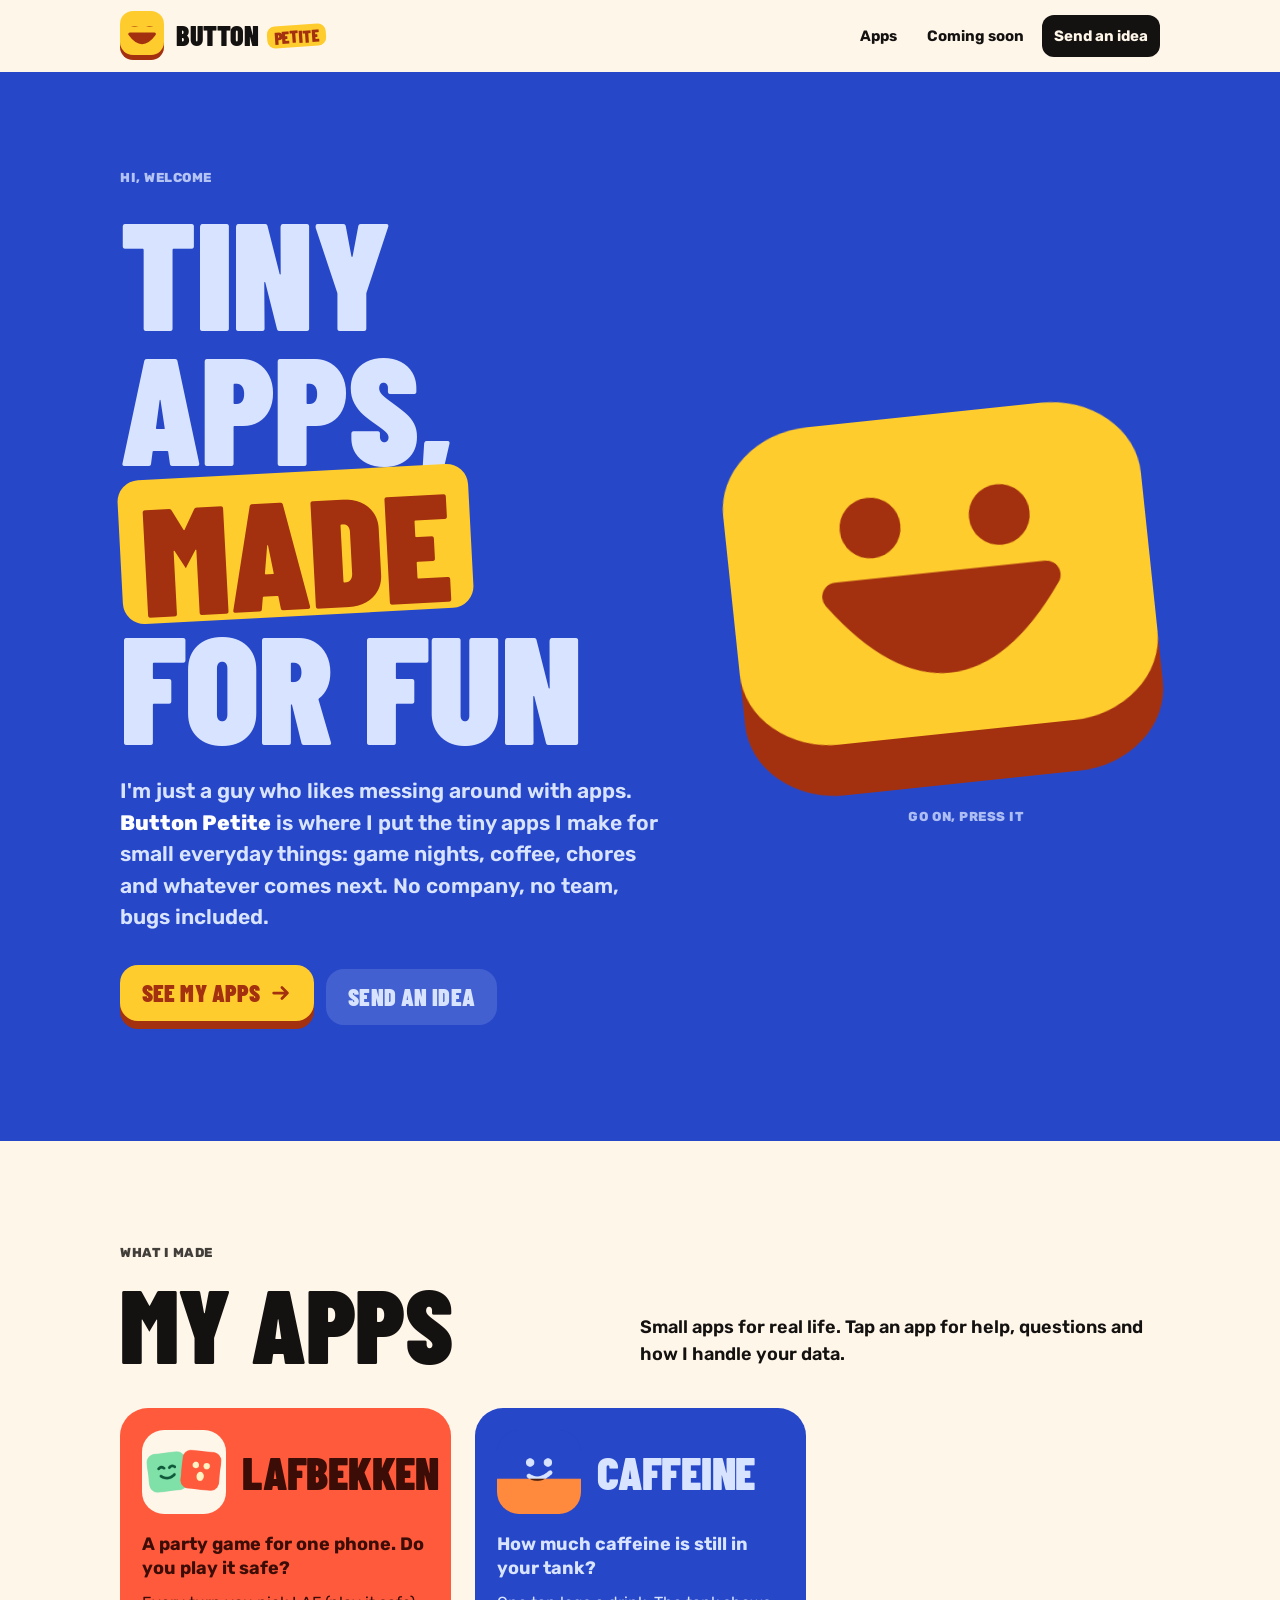
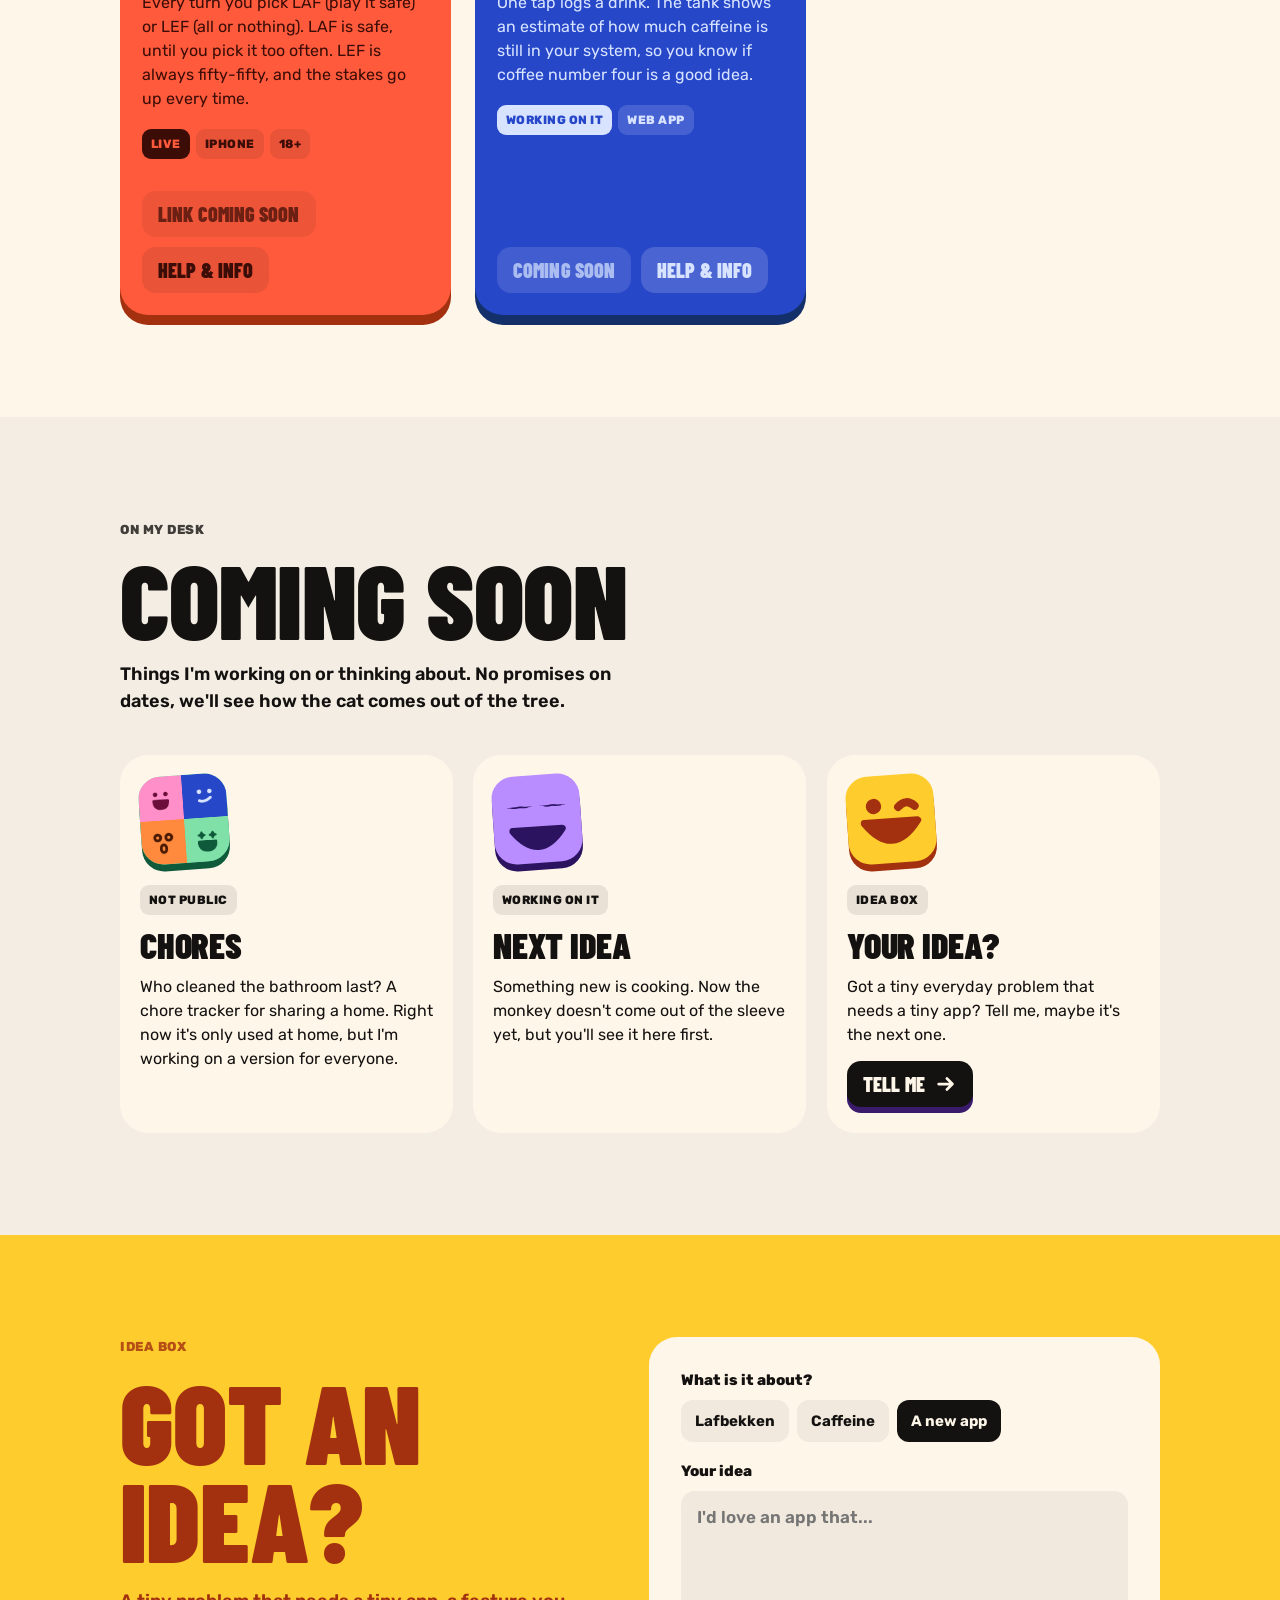
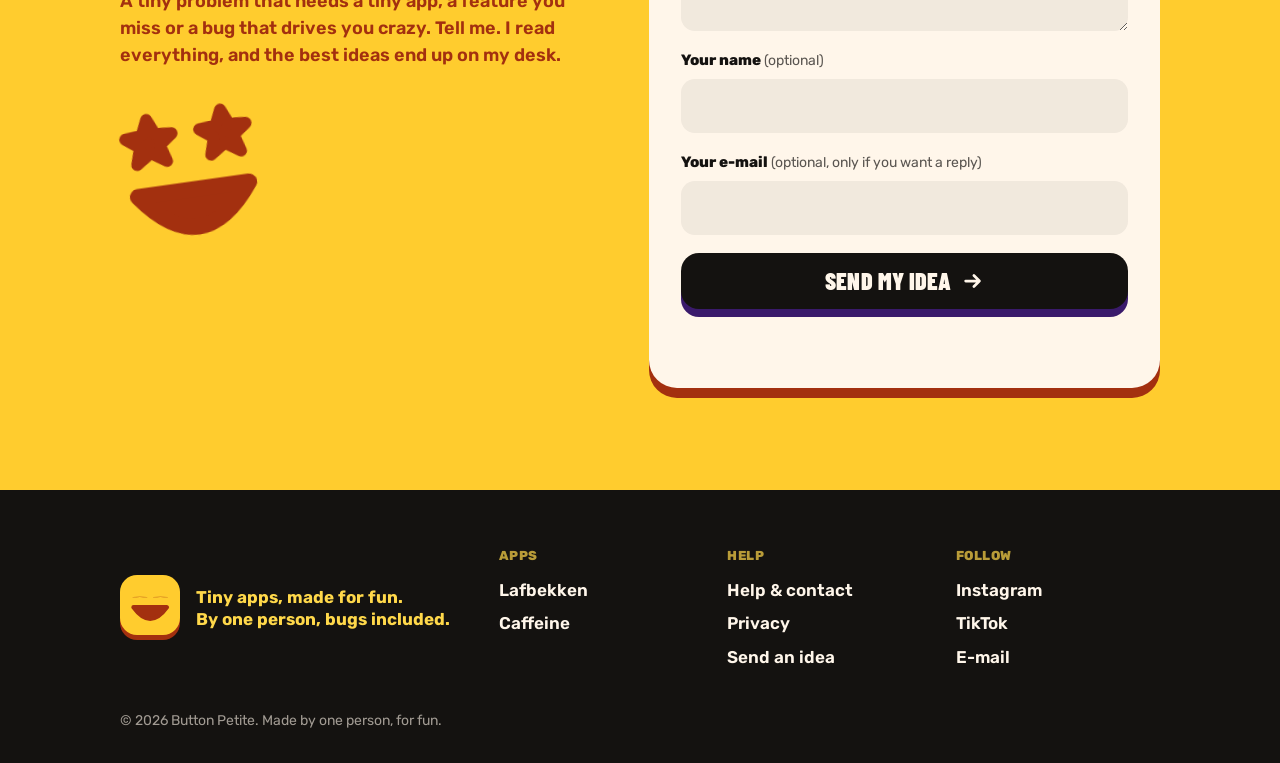
==== index.html @ 866ba740 "Add files via upload" ====
<!doctype html>
<html lang="en">
<head>
  <meta charset="utf-8">
  <meta name="viewport" content="width=device-width, initial-scale=1, viewport-fit=cover">
  <title>Button Petite: tiny apps, made for fun</title>
  <meta name="description" content="Button Petite is where I put the tiny apps I make for fun. Party games, coffee math and more. Help, privacy info and a place to send your ideas.">
  <meta name="theme-color" content="#2747c9">
  <meta property="og:title" content="Button Petite: tiny apps, made for fun">
  <meta property="og:description" content="Tiny apps I make for fun, with help, privacy info and a place to send your ideas.">
  <meta property="og:image" content="assets/share-image.png">
  <meta property="og:type" content="website">
  <link rel="icon" href="assets/favicon.svg" type="image/svg+xml">
  <link rel="apple-touch-icon" href="assets/share-image.png">
  <link rel="preload" href="assets/fonts/barlow-condensed-latin-900-normal.woff2" as="font" type="font/woff2" crossorigin>
  <link rel="preload" href="assets/fonts/rubik-latin-600-normal.woff2" as="font" type="font/woff2" crossorigin>
  <link rel="stylesheet" href="styles.css">
  <script src="app.js" defer></script>
</head>
<body>
  <a class="skip" href="#main">Skip to content</a>

  <header class="top" id="top">
    <div class="wrap top__in">
      <a class="brand" href="#/" aria-label="Button Petite, home">
        <span class="brand__mark" data-face="happy" data-pair="yellow" aria-hidden="true"></span>
        <span class="brand__name">Button <span class="brand__tag">Petite</span></span>
      </a>
      <nav class="nav" aria-label="Main">
        <a href="#/apps">Apps</a>
        <a href="#/soon">Coming soon</a>
        <a class="nav__cta" href="#/ideas">Send an idea</a>
      </nav>
    </div>
  </header>

  <main id="main" tabindex="-1">
    <!-- app.js renders the current page in here -->
    <noscript>
      <div class="wrap noscript">
        <h1 class="disp">Button Petite</h1>
        <p>This site needs JavaScript to show my apps. You can always reach me at <a href="mailto:hello@buttonpetite.com">hello@buttonpetite.com</a>.</p>
      </div>
    </noscript>
  </main>

  <footer class="foot">
    <div class="wrap foot__in">
      <div class="foot__brand">
        <span class="brand__mark" data-face="laugh" data-pair="yellow" aria-hidden="true"></span>
        <p class="foot__line">Tiny apps, made for fun.<br>By one person, bugs included.</p>
      </div>
      <nav class="foot__cols" aria-label="Footer">
        <div>
          <h2 class="meta">Apps</h2>
          <ul id="foot-apps"></ul>
        </div>
        <div>
          <h2 class="meta">Help</h2>
          <ul>
            <li><a href="#/help">Help &amp; contact</a></li>
            <li><a href="#/privacy">Privacy</a></li>
            <li><a href="#/ideas">Send an idea</a></li>
          </ul>
        </div>
        <div>
          <h2 class="meta">Follow</h2>
          <ul id="foot-socials"></ul>
        </div>
      </nav>
      <p class="foot__small" id="foot-small"></p>
    </div>
  </footer>
</body>
</html>
---- styles.css ----
/* =========================================================
   Button Petite website
   Colours, type and shapes follow the Button Petite brand kit
   (brand/tokens.json). Rules: rounded rectangles only (radius
   below half the height, so no pills), flat colour, no shadows,
   no gradients, no borders. 3D = a top face on a darker side face.
   ========================================================= */

@font-face { font-family: "Barlow Condensed"; font-weight: 900; font-display: swap; src: url("assets/fonts/barlow-condensed-latin-900-normal.woff2") format("woff2"); }
@font-face { font-family: "Rubik"; font-weight: 400; font-display: swap; src: url("assets/fonts/rubik-latin-400-normal.woff2") format("woff2"); }
@font-face { font-family: "Rubik"; font-weight: 600; font-display: swap; src: url("assets/fonts/rubik-latin-600-normal.woff2") format("woff2"); }
@font-face { font-family: "Rubik"; font-weight: 700; font-display: swap; src: url("assets/fonts/rubik-latin-700-normal.woff2") format("woff2"); }
@font-face { font-family: "Rubik"; font-weight: 800; font-display: swap; src: url("assets/fonts/rubik-latin-800-normal.woff2") format("woff2"); }

:root {
  /* brand tokens */
  --ink: #141210;
  --paper: #fff6ea;
  --page: #f3ede4;
  --t06: rgba(20, 18, 16, .06);
  --t09: rgba(20, 18, 16, .09);
  --t15: rgba(20, 18, 16, .15);

  --mint: #7fe0a8;    --mint-ink: #0f5a3a;
  --sky: #7fb7ff;     --sky-ink: #14306b;
  --lilac: #b98cff;   --lilac-ink: #2b1360;
  --cobalt: #2747c9;  --cobalt-ink: #d8e4ff;  --cobalt-depth: #14306b;
  --yellow: #ffcc2e;  --yellow-ink: #a3300f;
  --orange: #ff8a3d;  --orange-ink: #4a1a05;
  --red: #ff5a3c;     --red-ink: #3b0d06;
  --purple: #3a1a6b;  --purple-ink: #ff8fc8;
  --pink: #ff8fc8;    --pink-ink: #6b0f3a;
  --black: #141210;   --black-ink: #ffd84a;

  --display: "Barlow Condensed", "Arial Narrow", sans-serif;
  --body: "Rubik", system-ui, -apple-system, "Segoe UI", sans-serif;

  --spring: cubic-bezier(.34, 1.56, .64, 1);
  --soft: cubic-bezier(.22, 1, .36, 1);

  --wrap: 1120px;
  --gutter: clamp(16px, 4vw, 40px);
  --r-sm: 12px;
  --r-md: 18px;
  --r-lg: 28px;
  --depth: 8px;
}

/* ---------- base ---------- */
*, *::before, *::after { box-sizing: border-box; }
* { margin: 0; padding: 0; }
html { -webkit-text-size-adjust: 100%; scroll-behavior: smooth; }
body {
  background: var(--paper);
  color: var(--ink);
  font-family: var(--body);
  font-weight: 400;
  font-size: 17px;
  line-height: 1.5;
  -webkit-font-smoothing: antialiased;
  min-height: 100dvh;
  display: flex;
  flex-direction: column;
}
main { flex: 1; outline: none; }
img, svg { display: block; max-width: 100%; }
a { color: inherit; }
button, input, textarea, select { font: inherit; color: inherit; }
ul { list-style: none; }
:focus-visible { outline: 3px solid var(--cobalt); outline-offset: 3px; border-radius: 6px; }

.wrap { width: 100%; max-width: var(--wrap); margin: 0 auto; padding: 0 var(--gutter); }
.disp {
  font-family: var(--display);
  font-weight: 900;
  text-transform: uppercase;
  letter-spacing: -.005em;
  line-height: .88;
}
.meta {
  font-family: var(--body);
  font-weight: 800;
  font-size: 13px;
  letter-spacing: .04em;
  text-transform: uppercase;
}
.skip {
  position: absolute; left: 12px; top: -60px; z-index: 50;
  background: var(--ink); color: var(--paper); padding: 10px 14px; border-radius: var(--r-sm);
  font-weight: 700; text-decoration: none;
}
.skip:focus { top: 12px; }
.noscript { padding: 80px var(--gutter); }

/* ---------- colour pairs ---------- */
[data-pair="mint"]   { --bg: var(--mint);   --fg: var(--mint-ink);   --side: var(--mint-ink); }
[data-pair="sky"]    { --bg: var(--sky);    --fg: var(--sky-ink);    --side: var(--sky-ink); }
[data-pair="lilac"]  { --bg: var(--lilac);  --fg: var(--lilac-ink);  --side: var(--lilac-ink); }
[data-pair="cobalt"] { --bg: var(--cobalt); --fg: var(--cobalt-ink); --side: var(--cobalt-depth); }
[data-pair="yellow"] { --bg: var(--yellow); --fg: var(--yellow-ink); --side: var(--yellow-ink); }
[data-pair="orange"] { --bg: var(--orange); --fg: var(--orange-ink); --side: var(--orange-ink); }
[data-pair="red"]    { --bg: var(--red);    --fg: var(--red-ink);    --side: var(--yellow-ink); }
[data-pair="purple"] { --bg: var(--purple); --fg: var(--purple-ink); --side: var(--ink); }
[data-pair="pink"]   { --bg: var(--pink);   --fg: var(--pink-ink);   --side: var(--pink-ink); }
[data-pair="black"]  { --bg: var(--black);  --fg: var(--black-ink);  --side: #3a1a6b; }
[data-pair="paper"]  { --bg: var(--paper);  --fg: var(--ink);        --side: var(--yellow-ink); }

/* ---------- smiley faces ---------- */
.face { display: block; width: 100%; height: auto; overflow: visible; }
.face .eyes { transform-box: fill-box; transform-origin: center; transition: transform .12s var(--soft); }
.face.blink .eyes { transform: scaleY(.08); }

/* ---------- header ---------- */
.top {
  position: sticky; top: 0; z-index: 20;
  background: var(--paper);
  transition: background .3s var(--soft);
}
.top.is-scrolled { background: var(--page); }
.top__in { display: flex; align-items: center; justify-content: space-between; gap: 16px; min-height: 72px; }
.brand { display: flex; align-items: center; gap: 12px; text-decoration: none; }
.brand__mark {
  width: 44px; height: 44px; flex: none; border-radius: 13px;
  background: var(--bg); display: grid; place-items: center;
  box-shadow: 0 5px 0 var(--side);
  transform: translateY(-3px);
  transition: transform .4s var(--spring);
}
.brand__mark .face { width: 64%; }
.brand:hover .brand__mark { transform: translateY(-5px) rotate(-6deg); }
.brand__name {
  font-family: var(--display); font-weight: 900; text-transform: uppercase;
  font-size: 28px; line-height: .9; letter-spacing: -.005em;
}
.brand__tag {
  display: inline-block; background: var(--yellow); color: var(--yellow-ink);
  font-size: .62em; padding: 4px 7px 2px; border-radius: 8px;
  transform: rotate(-4deg); vertical-align: .18em; margin-left: 2px;
}
.nav { display: flex; align-items: center; gap: 6px; }
.nav a {
  text-decoration: none; font-weight: 700; font-size: 15px;
  padding: 10px 12px; border-radius: var(--r-sm);
  transition: background .2s var(--soft);
}
.nav a:hover, .nav a[aria-current="page"] { background: var(--t06); }
.nav .nav__cta { background: var(--ink); color: var(--paper); }
.nav .nav__cta:hover { background: var(--ink); }

/* ---------- buttons (3D slab) ---------- */
.btn {
  --btn-bg: var(--ink); --btn-fg: var(--paper); --btn-side: #3a1a6b; --depth: 8px;
  position: relative; display: inline-flex; align-items: center; justify-content: center; gap: 10px;
  min-height: 56px; padding: 0 22px; border: 0; border-radius: var(--r-md);
  background: var(--btn-bg); color: var(--btn-fg);
  font-family: var(--display); font-weight: 900; font-size: 24px; text-transform: uppercase; letter-spacing: .005em;
  text-decoration: none; cursor: pointer;
  box-shadow: 0 var(--depth) 0 var(--btn-side);
  transform: translateY(calc(var(--depth) * -1));
  margin-top: var(--depth);
  transition: transform .35s var(--spring), box-shadow .35s var(--spring), background .2s var(--soft);
}
.btn:hover { transform: translateY(calc(var(--depth) * -1 - 2px)); box-shadow: 0 calc(var(--depth) + 2px) 0 var(--btn-side); }
.btn:active { transform: translateY(-1px); box-shadow: 0 1px 0 var(--btn-side); transition-duration: .08s; }
.btn svg { width: 22px; height: 22px; flex: none; }
.btn--small { min-height: 46px; font-size: 20px; padding: 0 16px; --depth: 6px; border-radius: 14px; }
.btn--soft, .btn--soft:hover, .btn--soft:active { --btn-bg: var(--t09); --btn-fg: currentColor; box-shadow: none; transform: none; margin-top: 0; }
.btn--soft:hover { --btn-bg: var(--t15); }
.btn--soft:active { transform: scale(.97); }
.btn[aria-disabled="true"] { --btn-bg: var(--t09); --btn-fg: currentColor; box-shadow: none; transform: none; margin-top: 0; opacity: .75; cursor: default; pointer-events: none; }
.btn-row { display: flex; flex-wrap: wrap; gap: 12px; align-items: center; }

/* ---------- sections ---------- */
.section { padding: clamp(56px, 8vw, 104px) 0; }
.section__head { display: flex; flex-wrap: wrap; align-items: end; justify-content: space-between; gap: 16px; margin-bottom: clamp(24px, 4vw, 40px); }
.section__title { font-size: clamp(54px, 9vw, 104px); }
.section__lead { max-width: 520px; font-size: 18px; font-weight: 600; }
.eyebrow { display: block; margin-bottom: 14px; opacity: .8; }

/* ---------- hero ---------- */
.hero { background: var(--cobalt); color: var(--cobalt-ink); overflow: hidden; }
.hero__in {
  display: grid; grid-template-columns: 1.25fr 1fr; align-items: center; gap: clamp(24px, 5vw, 64px);
  padding-top: clamp(48px, 8vw, 96px); padding-bottom: clamp(56px, 9vw, 112px);
}
.hero__title { font-size: clamp(64px, 12vw, 168px); }
.hero__title .tag {
  display: inline-block; background: var(--yellow); color: var(--yellow-ink);
  padding: .06em .14em 0; border-radius: .14em; transform: rotate(-3deg);
}
.hero__text { font-size: clamp(18px, 2vw, 21px); font-weight: 600; margin: 24px 0 32px; max-width: 560px; }
.hero__text strong { font-weight: 800; color: #fff; }
.hero .btn { --btn-bg: var(--yellow); --btn-fg: var(--yellow-ink); --btn-side: var(--yellow-ink); }
.hero .btn--soft { --btn-bg: rgba(216, 228, 255, .16); --btn-fg: var(--cobalt-ink); }
.hero .btn--soft:hover { --btn-bg: rgba(216, 228, 255, .26); }
.hero__art { display: grid; place-items: center; }

/* big 3D button with face */
.bigbutton {
  --bg: var(--yellow); --side: var(--yellow-ink); --fg: var(--yellow-ink);
  position: relative; width: min(100%, 420px); aspect-ratio: 1 / .88;
  cursor: pointer; border: 0; background: none; padding: 0;
  transform: rotate(-6deg);
}
.bigbutton__side, .bigbutton__top {
  position: absolute; left: 0; right: 0; height: 86.4%; border-radius: 22%/25%;
}
.bigbutton__side { bottom: 0; background: var(--side); }
.bigbutton__top {
  top: 0; background: var(--bg); display: grid; place-items: center;
  transition: transform .45s var(--spring);
}
.bigbutton__top .face { width: 58%; }
.bigbutton:hover .bigbutton__top { transform: translateY(-2%); }
.bigbutton.is-pressed .bigbutton__top { transform: translateY(11%); transition-duration: .1s; }
.bigbutton__hint { position: absolute; left: 50%; bottom: -44px; transform: translateX(-50%) rotate(6deg); white-space: nowrap; opacity: .75; }

/* ---------- app cards ---------- */
.apps { display: grid; grid-template-columns: repeat(auto-fill, minmax(min(100%, 330px), 1fr)); gap: 24px; }
.card {
  position: relative; display: flex; flex-direction: column;
  background: var(--bg); color: var(--fg); border-radius: var(--r-lg);
  padding: 22px; min-height: 100%;
  box-shadow: 0 10px 0 var(--side);
  margin-bottom: 10px;
  transition: transform .4s var(--spring), box-shadow .4s var(--spring);
}
.card:hover { transform: translateY(-4px) rotate(-.6deg); box-shadow: 0 14px 0 var(--side); }
.card__top { display: flex; align-items: center; gap: 16px; margin-bottom: 18px; }
.card__icon { width: 84px; height: 84px; border-radius: 22px; flex: none; background: var(--t09); object-fit: cover; }
.card__name { font-size: 46px; }
.card__tagline { font-size: 18px; font-weight: 700; line-height: 1.35; margin-bottom: 10px; }
.card__text { font-size: 16px; font-weight: 400; margin-bottom: 18px; }
.card__chips { display: flex; flex-wrap: wrap; gap: 6px; margin-bottom: 22px; }
.card__foot { margin-top: auto; display: flex; flex-wrap: wrap; gap: 10px; }
.card .btn, .apphero .btn, .panel--color .btn { --btn-bg: var(--fg); --btn-fg: var(--bg); --btn-side: var(--ink); }
[data-pair="black"] .btn, [data-pair="purple"] .btn, [data-pair="cobalt"] .btn { --btn-side: rgba(0,0,0,.45); }
.card .btn--soft, .apphero .btn--soft, .card .btn[aria-disabled="true"], .apphero .btn[aria-disabled="true"] { --btn-bg: var(--t09); --btn-fg: currentColor; }
[data-pair="black"] .btn--soft, [data-pair="purple"] .btn--soft, [data-pair="cobalt"] .btn--soft, [data-pair="black"] .btn[aria-disabled="true"], [data-pair="purple"] .btn[aria-disabled="true"], [data-pair="cobalt"] .btn[aria-disabled="true"] { --btn-bg: rgba(255,255,255,.16); }

.chip {
  display: inline-flex; align-items: center; gap: 6px;
  font-weight: 800; font-size: 12px; letter-spacing: .04em; text-transform: uppercase;
  padding: 6px 9px; border-radius: 9px; background: var(--t09); white-space: nowrap;
}
[data-pair="black"] .chip, [data-pair="purple"] .chip, [data-pair="cobalt"] .chip { background: rgba(255,255,255,.14); }
.chip.status, [data-pair] .chip.status { background: var(--fg); color: var(--bg); }

/* ---------- coming soon ---------- */
.soon { background: var(--page); }
.soon-grid { display: grid; grid-template-columns: repeat(auto-fill, minmax(min(100%, 260px), 1fr)); gap: 20px; }
.soon-card {
  background: var(--paper); border-radius: var(--r-lg); padding: 20px;
  display: flex; flex-direction: column; gap: 14px;
}
.soon-card__tile {
  width: 88px; height: 88px; border-radius: 22px; background: var(--bg); display: grid; place-items: center;
  box-shadow: 0 7px 0 var(--side); transform: rotate(-4deg); margin-bottom: 8px;
}
.soon-card__tile .face { width: 70%; }
.soon-card__tile img { width: 100%; height: 100%; border-radius: 22px; object-fit: cover; }
.soon-card__name { font-size: 36px; }
.soon-card p { font-size: 16px; }

/* ---------- ideas form ---------- */
.ideas { background: var(--yellow); color: var(--yellow-ink); }
.ideas__in { display: grid; grid-template-columns: 1fr 1.1fr; gap: clamp(28px, 5vw, 64px); align-items: start; }
.ideas__title { font-size: clamp(58px, 9vw, 112px); }
.ideas__text { font-size: 18px; font-weight: 600; margin-top: 20px; max-width: 460px; }
.ideas__face { width: 140px; margin-top: 32px; transform: rotate(-8deg); }
.form { background: var(--paper); color: var(--ink); border-radius: var(--r-lg); padding: clamp(20px, 3vw, 32px); box-shadow: 0 10px 0 var(--yellow-ink); }
.field { display: grid; gap: 8px; margin-bottom: 18px; }
.field label, .field legend { font-weight: 800; font-size: 15px; }
.field .hint { font-size: 14px; opacity: .7; font-weight: 400; }
.input, .textarea, .select {
  width: 100%; border: 0; border-radius: 14px; background: var(--t06);
  padding: 14px 16px; font-size: 17px; font-weight: 600;
  transition: background .2s var(--soft);
}
.input:focus, .textarea:focus, .select:focus { background: var(--t09); outline: 3px solid var(--cobalt); outline-offset: 0; }
.textarea { min-height: 140px; resize: vertical; line-height: 1.45; }
.choices { display: flex; flex-wrap: wrap; gap: 8px; border: 0; }
.choices legend { margin-bottom: 8px; }
.choice input { position: absolute; opacity: 0; pointer-events: none; }
.choice span {
  display: inline-block; padding: 10px 14px; border-radius: 12px; background: var(--t06);
  font-weight: 700; font-size: 15px; cursor: pointer; transition: background .2s var(--soft), transform .3s var(--spring);
}
.choice input:checked + span { background: var(--ink); color: var(--paper); }
.choice input:focus-visible + span { outline: 3px solid var(--cobalt); outline-offset: 2px; }
.choice span:active { transform: scale(.95); }
.hp { position: absolute; left: -9999px; width: 1px; height: 1px; overflow: hidden; }
.form__status { margin-top: 14px; font-weight: 700; min-height: 1.5em; }
.form__status.ok { color: var(--mint-ink); }
.form__status.err { color: #a3300f; }
.form .btn { width: 100%; }

/* ---------- app detail page ---------- */
.apphero { background: var(--bg); color: var(--fg); }
.apphero__in { display: grid; grid-template-columns: auto 1fr; gap: clamp(20px, 4vw, 48px); align-items: center; padding-top: clamp(32px, 6vw, 72px); padding-bottom: clamp(40px, 7vw, 88px); }
.apphero__icon { width: clamp(120px, 18vw, 200px); aspect-ratio: 1; border-radius: 24%; box-shadow: 0 12px 0 var(--side); transform: rotate(-4deg); object-fit: cover; background: var(--t09); }
.apphero__name { font-size: clamp(64px, 11vw, 150px); }
.apphero__tagline { font-size: clamp(18px, 2.2vw, 24px); font-weight: 700; margin: 14px 0 20px; max-width: 640px; }
.back { display: inline-flex; align-items: center; gap: 6px; text-decoration: none; font-weight: 800; font-size: 14px; letter-spacing: .04em; text-transform: uppercase; margin-bottom: 18px; opacity: .85; }
.back:hover { opacity: 1; }
.back svg { width: 18px; height: 18px; transform: rotate(180deg); }

.detail { display: grid; grid-template-columns: 1.4fr 1fr; gap: clamp(28px, 5vw, 64px); align-items: start; }
.prose h2 { font-family: var(--display); font-weight: 900; text-transform: uppercase; font-size: clamp(38px, 5vw, 56px); line-height: .9; margin: 0 0 16px; }
.prose h3 { font-weight: 800; font-size: 19px; margin: 26px 0 8px; }
.prose p, .prose li { font-size: 17px; }
.prose p + p { margin-top: 12px; }
.prose ul.dots { display: grid; gap: 10px; margin: 8px 0 0; }
.prose ul.dots li { position: relative; padding-left: 26px; }
.prose ul.dots li::before { content: ""; position: absolute; left: 4px; top: .55em; width: 10px; height: 10px; border-radius: 3px; background: var(--accent, var(--ink)); }
.prose a { font-weight: 700; text-underline-offset: 3px; }
.block + .block { margin-top: clamp(36px, 5vw, 56px); }

.faq { display: grid; gap: 10px; }
.faq details { background: var(--t06); border-radius: var(--r-md); }
.faq summary {
  list-style: none; cursor: pointer; padding: 16px 52px 16px 18px; position: relative;
  font-weight: 800; font-size: 17px;
}
.faq summary::-webkit-details-marker { display: none; }
.faq summary::after {
  content: ""; position: absolute; right: 18px; top: 50%; width: 14px; height: 14px; margin-top: -9px;
  border-right: 3.5px solid currentColor; border-bottom: 3.5px solid currentColor; border-radius: 2px;
  transform: rotate(45deg); transition: transform .35s var(--spring);
}
.faq details[open] summary::after { transform: rotate(225deg); margin-top: -3px; }
.faq .faq__a { padding: 0 18px 18px; }

.side { display: grid; gap: 20px; position: sticky; top: 96px; }
.panel { border-radius: var(--r-lg); padding: 22px; background: var(--t06); }
.panel h2 { font-family: var(--display); font-weight: 900; text-transform: uppercase; font-size: 34px; line-height: .9; margin-bottom: 10px; }
.panel p { font-size: 16px; }
.panel .btn { margin-top: 16px; }
.panel--color { background: var(--bg); color: var(--fg); }
.facts { display: grid; gap: 10px; margin-top: 6px; }
.facts div { display: flex; justify-content: space-between; gap: 12px; font-size: 15px; border-radius: 10px; }
.facts dt { font-weight: 800; }
.facts dd { text-align: right; }
.shots { display: flex; gap: 14px; overflow-x: auto; padding: 4px 2px 16px; scroll-snap-type: x mandatory; }
.shots img { width: 200px; flex: none; border-radius: 22px; scroll-snap-align: start; background: var(--t06); }

/* legal pages */
.legal { max-width: 760px; }
.legal .updated { margin: 8px 0 28px; opacity: .7; }
.legal .summary { background: var(--bg, var(--t06)); color: var(--fg, inherit); border-radius: var(--r-lg); padding: 22px; margin-bottom: 32px; }
.legal .summary p { font-weight: 700; font-size: 19px; }

/* ---------- footer ---------- */
.foot { background: var(--ink); color: var(--black-ink); padding: 56px 0 calc(32px + env(safe-area-inset-bottom)); }
.foot__in { display: grid; grid-template-columns: 1fr 2fr; gap: 32px 48px; }
.foot__brand { display: flex; gap: 16px; align-items: center; }
.foot__brand .brand__mark { width: 60px; height: 60px; border-radius: 17px; }
.foot__line { font-weight: 700; font-size: 17px; line-height: 1.35; }
.foot__cols { display: grid; grid-template-columns: repeat(3, 1fr); gap: 24px; }
.foot__cols h2 { margin-bottom: 12px; opacity: .7; }
.foot__cols li + li { margin-top: 8px; }
.foot__cols a { text-decoration: none; font-weight: 600; color: #fff6ea; }
.foot__cols a:hover { text-decoration: underline; text-underline-offset: 3px; }
.foot__small { grid-column: 1 / -1; font-size: 14px; color: #fff6ea; opacity: .6; padding-top: 8px; }

/* ---------- entrance motion ---------- */
.in { animation: in .6s var(--spring) both; }
@keyframes in { from { opacity: 0; transform: translateY(22px) scale(.96); } }

/* ---------- responsive ---------- */
@media (max-width: 900px) {
  .hero__in { grid-template-columns: 1fr; }
  .hero__art { order: -1; }
  .bigbutton { width: min(62vw, 300px); }
  .bigbutton__hint { display: none; }
  .ideas__in, .detail { grid-template-columns: 1fr; }
  .side { position: static; }
  .foot__in { grid-template-columns: 1fr; }
}
@media (max-width: 640px) {
  body { font-size: 16px; }
  .top__in { min-height: 64px; }
  .brand__name { font-size: 24px; }
  .brand__mark { width: 38px; height: 38px; border-radius: 11px; }
  .nav a:not(.nav__cta) { display: none; }
  .nav .nav__cta { font-size: 14px; padding: 9px 11px; }
  .apphero__in { grid-template-columns: 1fr; }
  .apphero__icon { width: 104px; margin: 8px 0 4px 6px; }
  .card__name { font-size: 40px; }
  .btn { font-size: 22px; }
  .btn-row .btn { flex: 1 1 auto; }
  .foot__cols { grid-template-columns: 1fr 1fr; }
  .ideas__face { display: none; }
}
@media (prefers-reduced-motion: reduce) {
  *, *::before, *::after { animation-duration: .01ms !important; animation-iteration-count: 1 !important; transition-duration: .01ms !important; scroll-behavior: auto !important; }
}
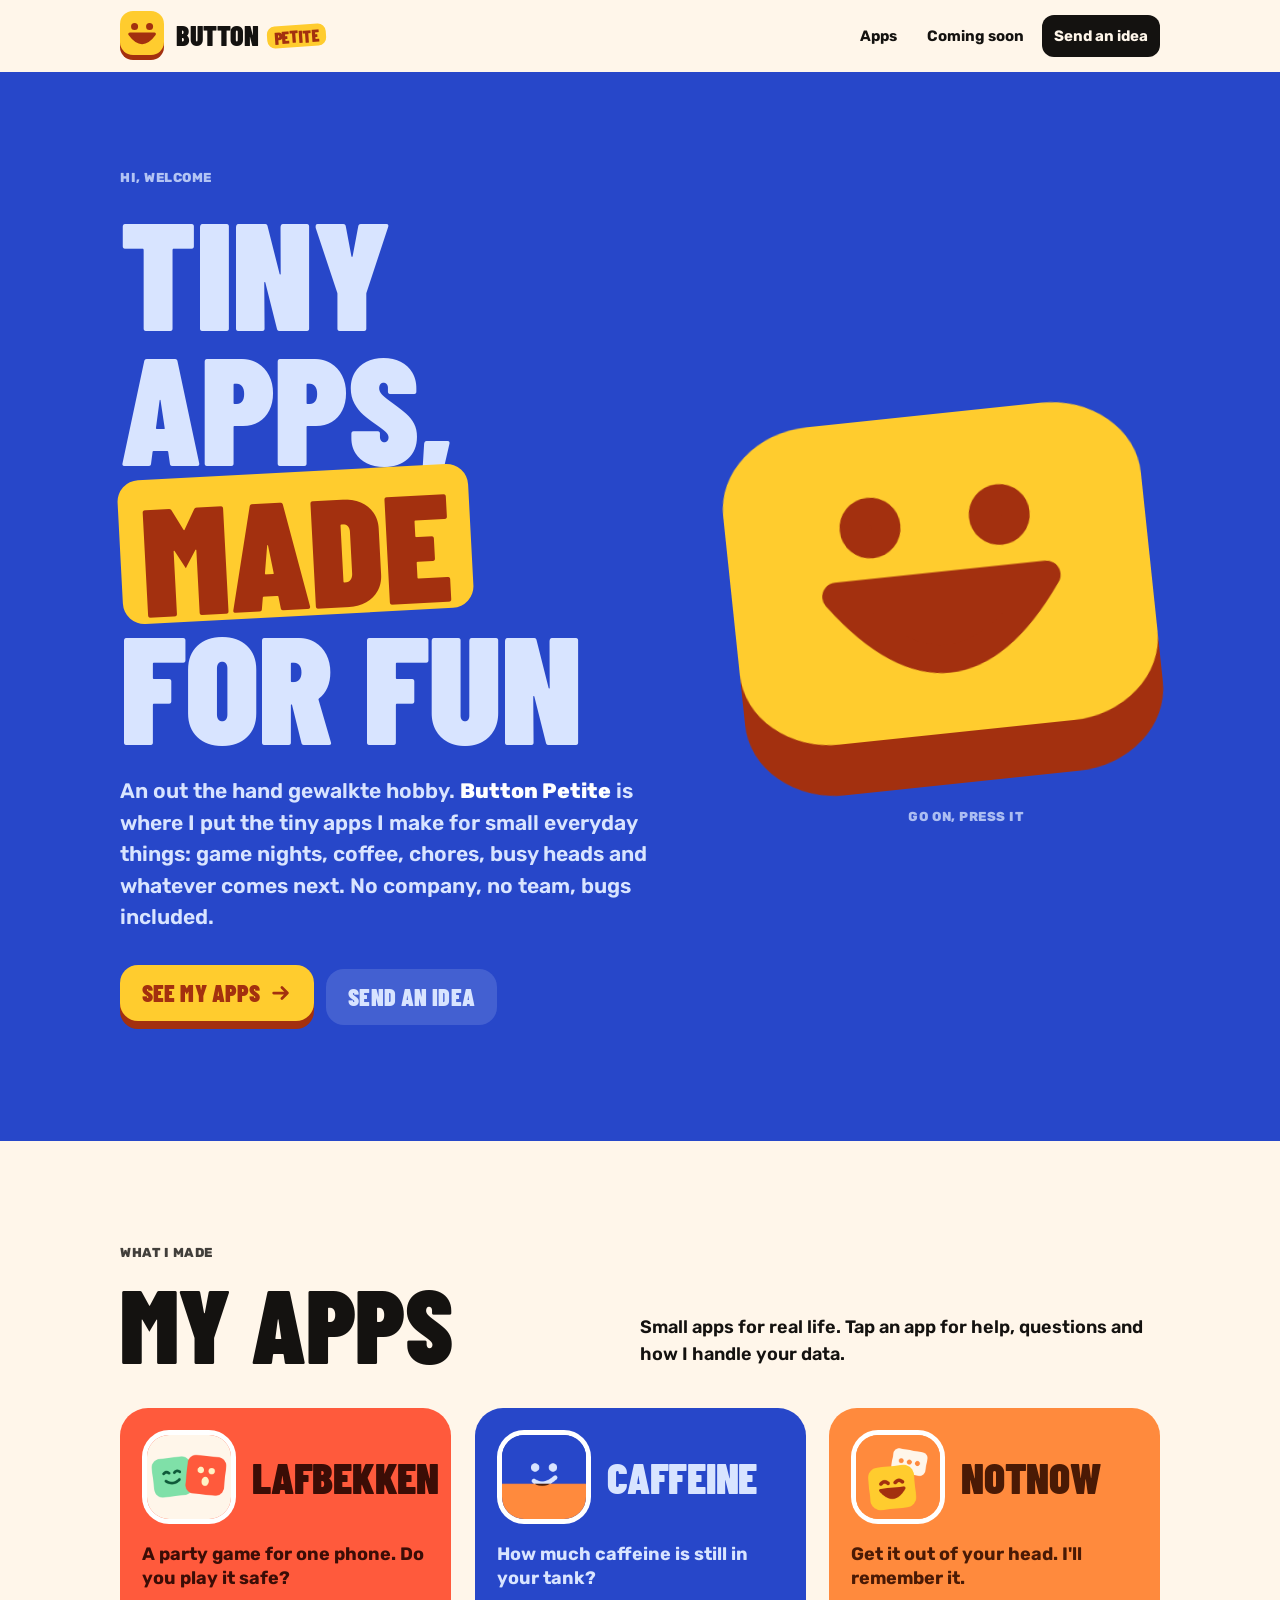
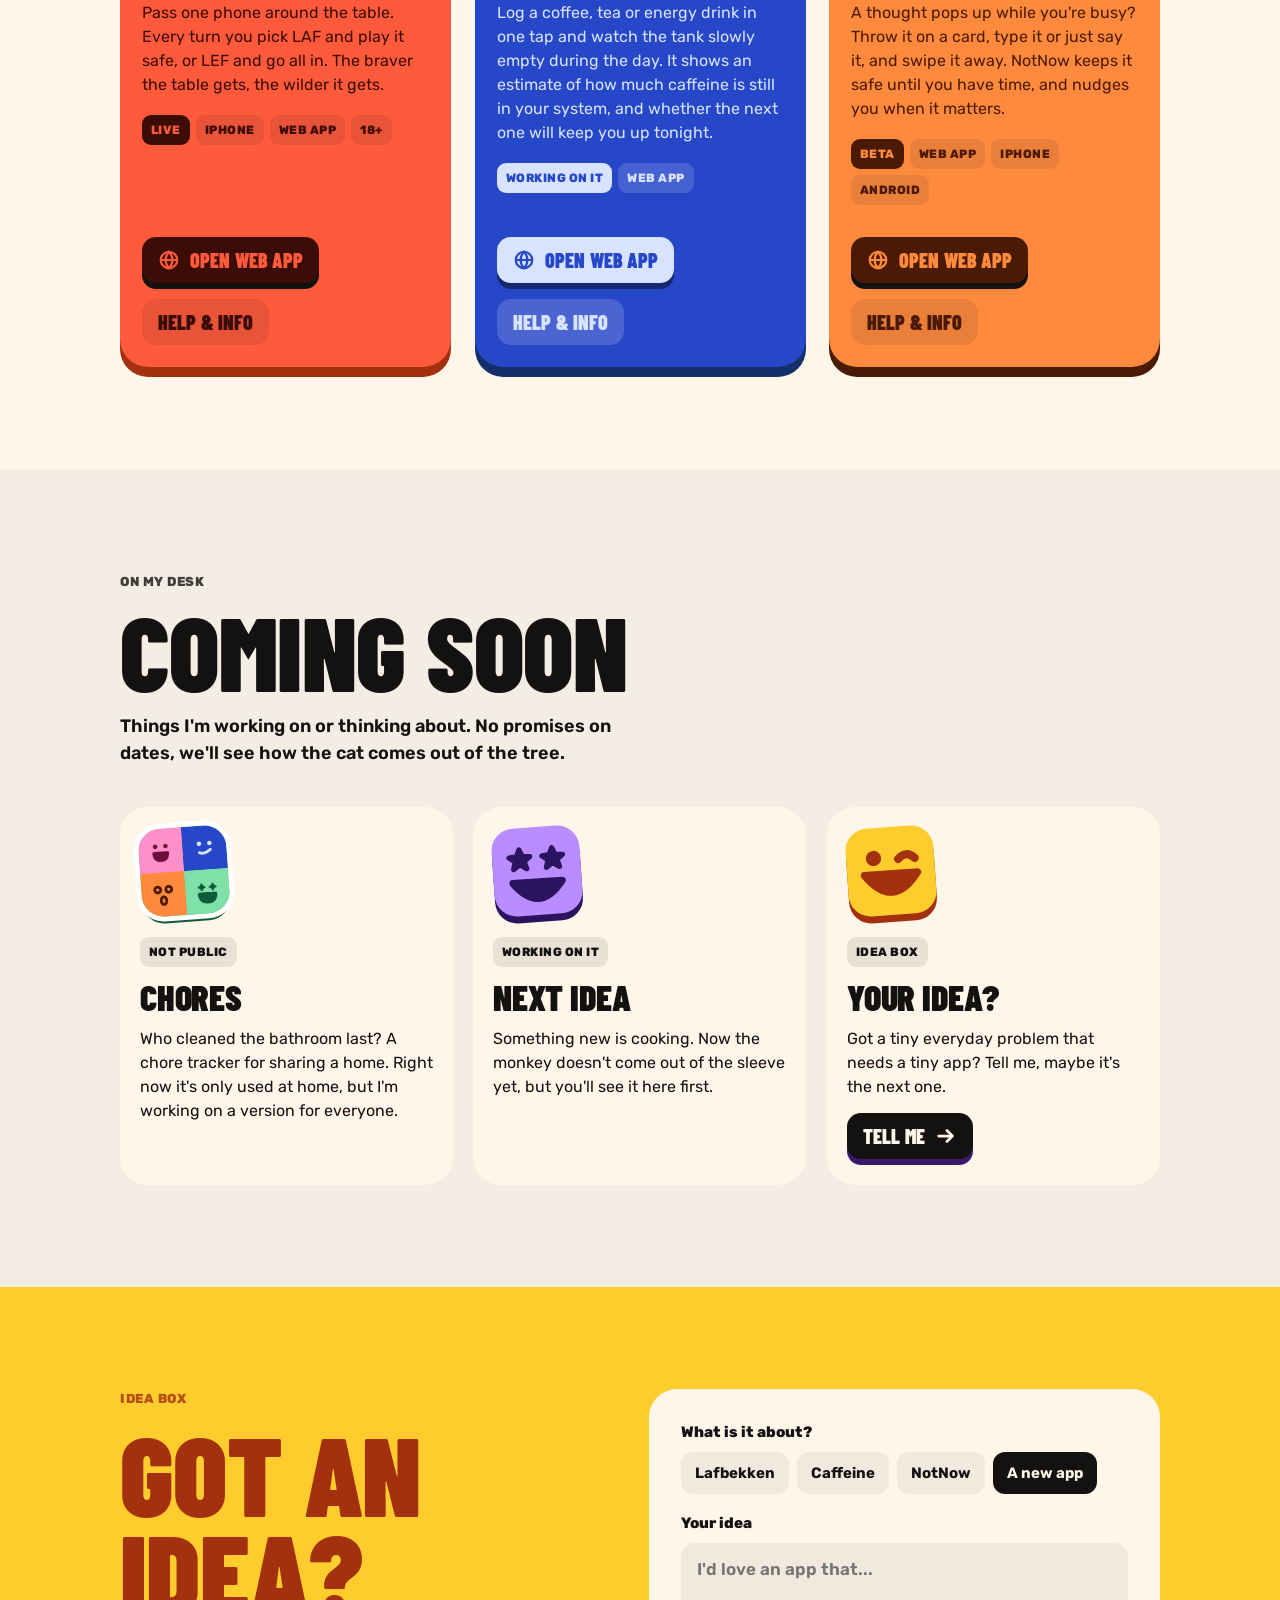
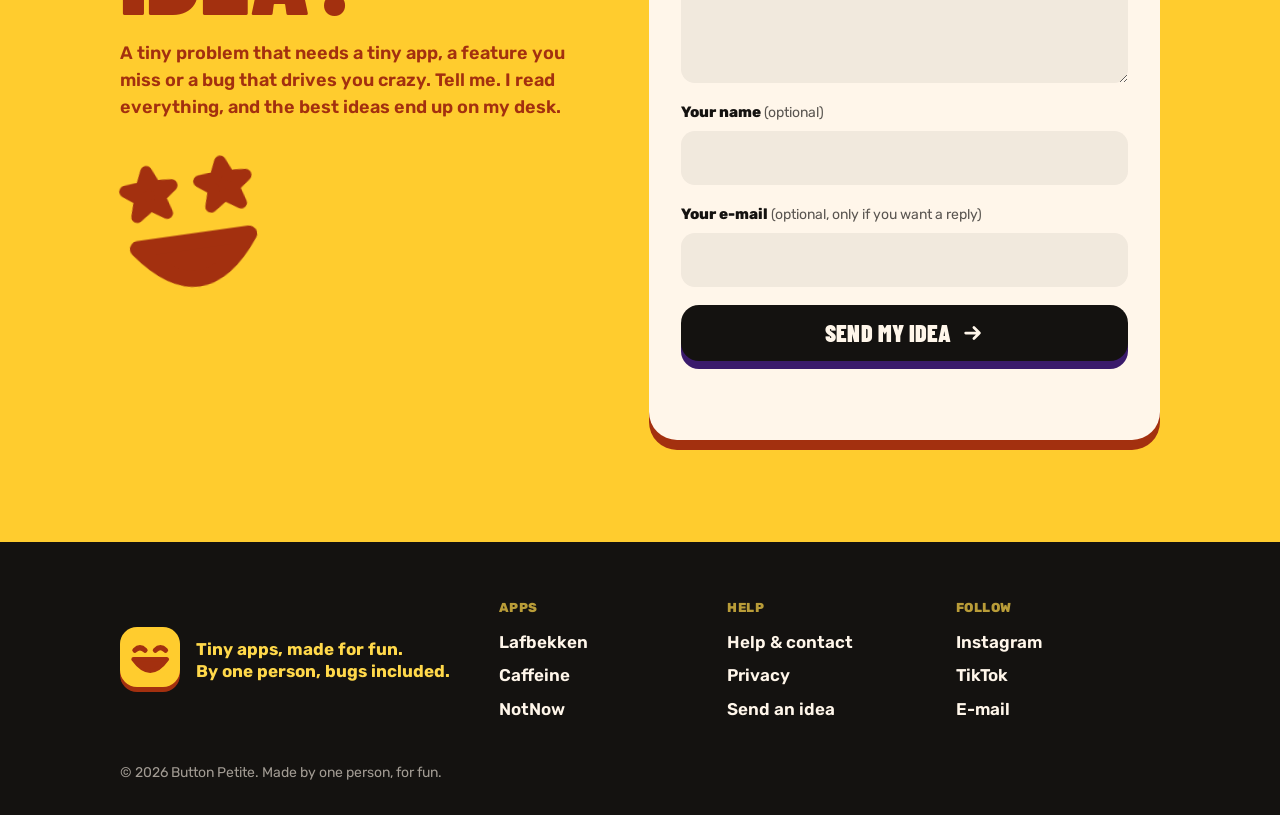
==== commit ba52a4eb: "Add files via upload" ====
--- a/index.html
+++ b/index.html
@@ -8,7 +8,9 @@
   <meta name="theme-color" content="#2747c9">
   <meta property="og:title" content="Button Petite: tiny apps, made for fun">
   <meta property="og:description" content="Tiny apps I make for fun, with help, privacy info and a place to send your ideas.">
-  <meta property="og:image" content="assets/share-image.png">
+  <link rel="canonical" href="https://buttonpetite.com/">
+  <meta property="og:url" content="https://buttonpetite.com/">
+  <meta property="og:image" content="https://buttonpetite.com/assets/share-image.png">
   <meta property="og:type" content="website">
   <link rel="icon" href="assets/favicon.svg" type="image/svg+xml">
   <link rel="apple-touch-icon" href="assets/share-image.png">
--- a/styles.css
+++ b/styles.css
@@ -13,6 +13,8 @@
 @font-face { font-family: "Rubik"; font-weight: 800; font-display: swap; src: url("assets/fonts/rubik-latin-800-normal.woff2") format("woff2"); }
 
 :root {
+  /* white edge around app logos, for contrast with coloured backgrounds */
+  --logo-edge: #ffffff;
   /* brand tokens */
   --ink: #141210;
   --paper: #fff6ea;
@@ -49,7 +51,7 @@
 /* ---------- base ---------- */
 *, *::before, *::after { box-sizing: border-box; }
 * { margin: 0; padding: 0; }
-html { -webkit-text-size-adjust: 100%; scroll-behavior: smooth; }
+html { -webkit-text-size-adjust: 100%; }
 body {
   background: var(--paper);
   color: var(--ink);
@@ -127,7 +129,7 @@
   transition: transform .4s var(--spring);
 }
 .brand__mark .face { width: 64%; }
-.brand:hover .brand__mark { transform: translateY(-5px) rotate(-6deg); }
+@media (hover: hover) { .brand:hover .brand__mark { transform: translateY(-5px) rotate(-6deg); } }
 .brand__name {
   font-family: var(--display); font-weight: 900; text-transform: uppercase;
   font-size: 28px; line-height: .9; letter-spacing: -.005em;
@@ -160,12 +162,18 @@
   margin-top: var(--depth);
   transition: transform .35s var(--spring), box-shadow .35s var(--spring), background .2s var(--soft);
 }
-.btn:hover { transform: translateY(calc(var(--depth) * -1 - 2px)); box-shadow: 0 calc(var(--depth) + 2px) 0 var(--btn-side); }
+/* The slab moves down when pressed. This invisible strip keeps the pointer on the button,
+   so one click is always enough. */
+.btn::before { content: ""; position: absolute; left: 0; right: 0; top: calc(var(--depth) * -1 - 4px); bottom: calc(var(--depth) * -1 - 4px); }
+@media (hover: hover) {
+  .btn:hover { transform: translateY(calc(var(--depth) * -1 - 2px)); box-shadow: 0 calc(var(--depth) + 2px) 0 var(--btn-side); }
+}
 .btn:active { transform: translateY(-1px); box-shadow: 0 1px 0 var(--btn-side); transition-duration: .08s; }
 .btn svg { width: 22px; height: 22px; flex: none; }
+.facts a { font-weight: 700; text-underline-offset: 3px; }
 .btn--small { min-height: 46px; font-size: 20px; padding: 0 16px; --depth: 6px; border-radius: 14px; }
 .btn--soft, .btn--soft:hover, .btn--soft:active { --btn-bg: var(--t09); --btn-fg: currentColor; box-shadow: none; transform: none; margin-top: 0; }
-.btn--soft:hover { --btn-bg: var(--t15); }
+@media (hover: hover) { .btn--soft:hover { --btn-bg: var(--t15); } }
 .btn--soft:active { transform: scale(.97); }
 .btn[aria-disabled="true"] { --btn-bg: var(--t09); --btn-fg: currentColor; box-shadow: none; transform: none; margin-top: 0; opacity: .75; cursor: default; pointer-events: none; }
 .btn-row { display: flex; flex-wrap: wrap; gap: 12px; align-items: center; }
@@ -178,7 +186,24 @@
 .eyebrow { display: block; margin-bottom: 14px; opacity: .8; }
 
 /* ---------- hero ---------- */
-.hero { background: var(--cobalt); color: var(--cobalt-ink); overflow: hidden; }
+.hero { background: var(--cobalt); color: var(--cobalt-ink); overflow: hidden; transition: background-color .45s cubic-bezier(.22,1,.36,1), color .45s cubic-bezier(.22,1,.36,1); }
+/* The big button switches the hero to the colour pairs of the apps:
+   cobalt (Caffeine), red (Lafbekken), orange (NotNow), mint (Chores) */
+.hero[data-scheme="red"]    { background: var(--red);    color: var(--red-ink); }
+.hero[data-scheme="orange"] { background: var(--orange); color: var(--orange-ink); }
+.hero[data-scheme="mint"]   { background: var(--mint);   color: var(--mint-ink); }
+.hero[data-scheme="red"] .hero__text strong,
+.hero[data-scheme="orange"] .hero__text strong,
+.hero[data-scheme="mint"] .hero__text strong { color: inherit; }
+.hero[data-scheme="red"] .btn--soft,
+.hero[data-scheme="orange"] .btn--soft,
+.hero[data-scheme="mint"] .btn--soft { --btn-bg: rgba(20, 18, 16, .12); --btn-fg: currentColor; }
+.hero[data-scheme="mint"] .btn { --btn-bg: var(--mint-ink); --btn-fg: var(--mint); --btn-side: var(--ink); }
+.hero[data-scheme="mint"] .btn--soft { --btn-bg: rgba(20, 18, 16, .12); --btn-fg: var(--mint-ink); }
+.hero[data-scheme="orange"] .btn { --btn-bg: var(--orange-ink); --btn-fg: var(--orange); --btn-side: var(--ink); }
+.hero[data-scheme="orange"] .btn--soft { --btn-fg: var(--orange-ink); }
+.hero[data-scheme="red"] .btn--soft { --btn-fg: var(--red-ink); }
+@media (prefers-reduced-motion: reduce) { .hero { transition: none; } }
 .hero__in {
   display: grid; grid-template-columns: 1.25fr 1fr; align-items: center; gap: clamp(24px, 5vw, 64px);
   padding-top: clamp(48px, 8vw, 96px); padding-bottom: clamp(56px, 9vw, 112px);
@@ -211,7 +236,7 @@
   transition: transform .45s var(--spring);
 }
 .bigbutton__top .face { width: 58%; }
-.bigbutton:hover .bigbutton__top { transform: translateY(-2%); }
+@media (hover: hover) { .bigbutton:hover .bigbutton__top { transform: translateY(-2%); } }
 .bigbutton.is-pressed .bigbutton__top { transform: translateY(11%); transition-duration: .1s; }
 .bigbutton__hint { position: absolute; left: 50%; bottom: -44px; transform: translateX(-50%) rotate(6deg); white-space: nowrap; opacity: .75; }
 
@@ -225,9 +250,21 @@
   margin-bottom: 10px;
   transition: transform .4s var(--spring), box-shadow .4s var(--spring);
 }
-.card:hover { transform: translateY(-4px) rotate(-.6deg); box-shadow: 0 14px 0 var(--side); }
+.card__link { color: inherit; text-decoration: none; }
+.card__link::after { content: ""; position: absolute; inset: 0; z-index: 1; border-radius: inherit; }
+.card__link:focus-visible { outline: none; }
+.card:has(.card__link:focus-visible) { outline: 3px solid var(--cobalt); outline-offset: 4px; }
+.card__foot { position: relative; z-index: 2; }
+.card { cursor: pointer; }
+@media (hover: hover) {
+  .card:hover { transform: translateY(-4px); box-shadow: 0 14px 0 var(--side); }
+}
+.card { -webkit-tap-highlight-color: transparent; -webkit-touch-callout: none; }
 .card__top { display: flex; align-items: center; gap: 16px; margin-bottom: 18px; }
-.card__icon { width: 84px; height: 84px; border-radius: 22px; flex: none; background: var(--t09); object-fit: cover; }
+.card__icon { display: block; width: 84px; height: 84px; min-width: 84px; max-width: 84px; border-radius: 22px; flex: none; background: var(--t09); object-fit: cover; box-shadow: 0 0 0 5px var(--logo-edge); margin: 5px; }
+.card__top { min-width: 0; }
+.card__name { min-width: 0; overflow-wrap: normal; hyphens: none; font-size: clamp(36px, 3.4vw, 46px) !important; }
+@media (max-width: 640px) { .card__name { font-size: 40px !important; } }
 .card__name { font-size: 46px; }
 .card__tagline { font-size: 18px; font-weight: 700; line-height: 1.35; margin-bottom: 10px; }
 .card__text { font-size: 16px; font-weight: 400; margin-bottom: 18px; }
@@ -258,7 +295,7 @@
   box-shadow: 0 7px 0 var(--side); transform: rotate(-4deg); margin-bottom: 8px;
 }
 .soon-card__tile .face { width: 70%; }
-.soon-card__tile img { width: 100%; height: 100%; border-radius: 22px; object-fit: cover; }
+.soon-card__tile img { width: 100%; height: 100%; border-radius: 22px; object-fit: cover; box-shadow: 0 0 0 5px var(--logo-edge); }
 .soon-card__name { font-size: 36px; }
 .soon-card p { font-size: 16px; }
 
@@ -298,14 +335,28 @@
 /* ---------- app detail page ---------- */
 .apphero { background: var(--bg); color: var(--fg); }
 .apphero__in { display: grid; grid-template-columns: auto 1fr; gap: clamp(20px, 4vw, 48px); align-items: center; padding-top: clamp(32px, 6vw, 72px); padding-bottom: clamp(40px, 7vw, 88px); }
-.apphero__icon { width: clamp(120px, 18vw, 200px); aspect-ratio: 1; border-radius: 24%; box-shadow: 0 12px 0 var(--side); transform: rotate(-4deg); object-fit: cover; background: var(--t09); }
+.apphero__icon {
+  --s: 184px;
+  display: block; flex: none; box-sizing: border-box;
+  width: var(--s); height: var(--s); min-width: var(--s); max-width: var(--s);
+  padding: calc(var(--s) * .08);
+  justify-self: start; align-self: center;
+  border-radius: calc(var(--s) * .26);
+  background: var(--logo-edge); box-shadow: 0 12px 0 var(--side);
+  transform: rotate(-4deg);
+}
+.apphero__icon img {
+  display: block; width: 100%; height: 100%; max-width: none;
+  border-radius: calc(var(--s) * .2); object-fit: cover;
+}
 .apphero__name { font-size: clamp(64px, 11vw, 150px); }
 .apphero__tagline { font-size: clamp(18px, 2.2vw, 24px); font-weight: 700; margin: 14px 0 20px; max-width: 640px; }
 .back { display: inline-flex; align-items: center; gap: 6px; text-decoration: none; font-weight: 800; font-size: 14px; letter-spacing: .04em; text-transform: uppercase; margin-bottom: 18px; opacity: .85; }
 .back:hover { opacity: 1; }
 .back svg { width: 18px; height: 18px; transform: rotate(180deg); }
 
-.detail { display: grid; grid-template-columns: 1.4fr 1fr; gap: clamp(28px, 5vw, 64px); align-items: start; }
+.detail { display: grid; grid-template-columns: minmax(0, 1.4fr) minmax(0, 1fr); gap: clamp(28px, 5vw, 64px); align-items: start; }
+.detail > * { min-width: 0; }
 .prose h2 { font-family: var(--display); font-weight: 900; text-transform: uppercase; font-size: clamp(38px, 5vw, 56px); line-height: .9; margin: 0 0 16px; }
 .prose h3 { font-weight: 800; font-size: 19px; margin: 26px 0 8px; }
 .prose p, .prose li { font-size: 17px; }
@@ -316,6 +367,19 @@
 .prose a { font-weight: 700; text-underline-offset: 3px; }
 .block + .block { margin-top: clamp(36px, 5vw, 56px); }
 
+.prose p.lead { font-size: clamp(18px, 2vw, 21px); font-weight: 600; line-height: 1.45; }
+.why { background: var(--bg); color: var(--fg); border-radius: var(--r-lg); padding: clamp(22px, 3vw, 32px); box-shadow: 0 10px 0 var(--side); margin-bottom: 10px; }
+.why h2 { margin-bottom: 12px; }
+.why p { font-size: 18px; font-weight: 600; line-height: 1.5; }
+.cando { list-style: none; display: grid; grid-template-columns: repeat(auto-fill, minmax(min(100%, 240px), 1fr)); gap: 14px; }
+.cando li { background: var(--t06); border-radius: var(--r-md); padding: 18px; }
+.cando__n {
+  display: inline-grid; place-items: center; min-width: 40px; height: 34px; padding: 0 8px; margin-bottom: 12px;
+  border-radius: 10px; background: var(--bg); color: var(--fg);
+  font-family: var(--display); font-weight: 900; font-size: 22px; line-height: 1;
+}
+.prose .cando h3 { font-family: var(--display); font-weight: 900; text-transform: uppercase; font-size: 26px; line-height: .95; margin: 0 0 8px; }
+.prose .cando p { font-size: 16px; }
 .faq { display: grid; gap: 10px; }
 .faq details { background: var(--t06); border-radius: var(--r-md); }
 .faq summary {
@@ -343,6 +407,7 @@
 .facts dd { text-align: right; }
 .shots { display: flex; gap: 14px; overflow-x: auto; padding: 4px 2px 16px; scroll-snap-type: x mandatory; }
 .shots img { width: 200px; flex: none; border-radius: 22px; scroll-snap-align: start; background: var(--t06); }
+@media (max-width: 640px) { .shots img { width: 46vw; } }
 
 /* legal pages */
 .legal { max-width: 760px; }
@@ -369,11 +434,12 @@
 
 /* ---------- responsive ---------- */
 @media (max-width: 900px) {
+  .apphero__icon { --s: 150px; }
   .hero__in { grid-template-columns: 1fr; }
   .hero__art { order: -1; }
   .bigbutton { width: min(62vw, 300px); }
   .bigbutton__hint { display: none; }
-  .ideas__in, .detail { grid-template-columns: 1fr; }
+  .ideas__in, .detail { grid-template-columns: minmax(0, 1fr); }
   .side { position: static; }
   .foot__in { grid-template-columns: 1fr; }
 }
@@ -385,8 +451,9 @@
   .nav a:not(.nav__cta) { display: none; }
   .nav .nav__cta { font-size: 14px; padding: 9px 11px; }
   .apphero__in { grid-template-columns: 1fr; }
-  .apphero__icon { width: 104px; margin: 8px 0 4px 6px; }
+  .apphero__icon { --s: 112px; margin: 8px 0 8px 6px; box-shadow: 0 8px 0 var(--side); }
   .card__name { font-size: 40px; }
+  .card__icon { width: 72px; height: 72px; min-width: 72px; max-width: 72px; border-radius: 19px; box-shadow: 0 0 0 4px var(--logo-edge); }
   .btn { font-size: 22px; }
   .btn-row .btn { flex: 1 1 auto; }
   .foot__cols { grid-template-columns: 1fr 1fr; }
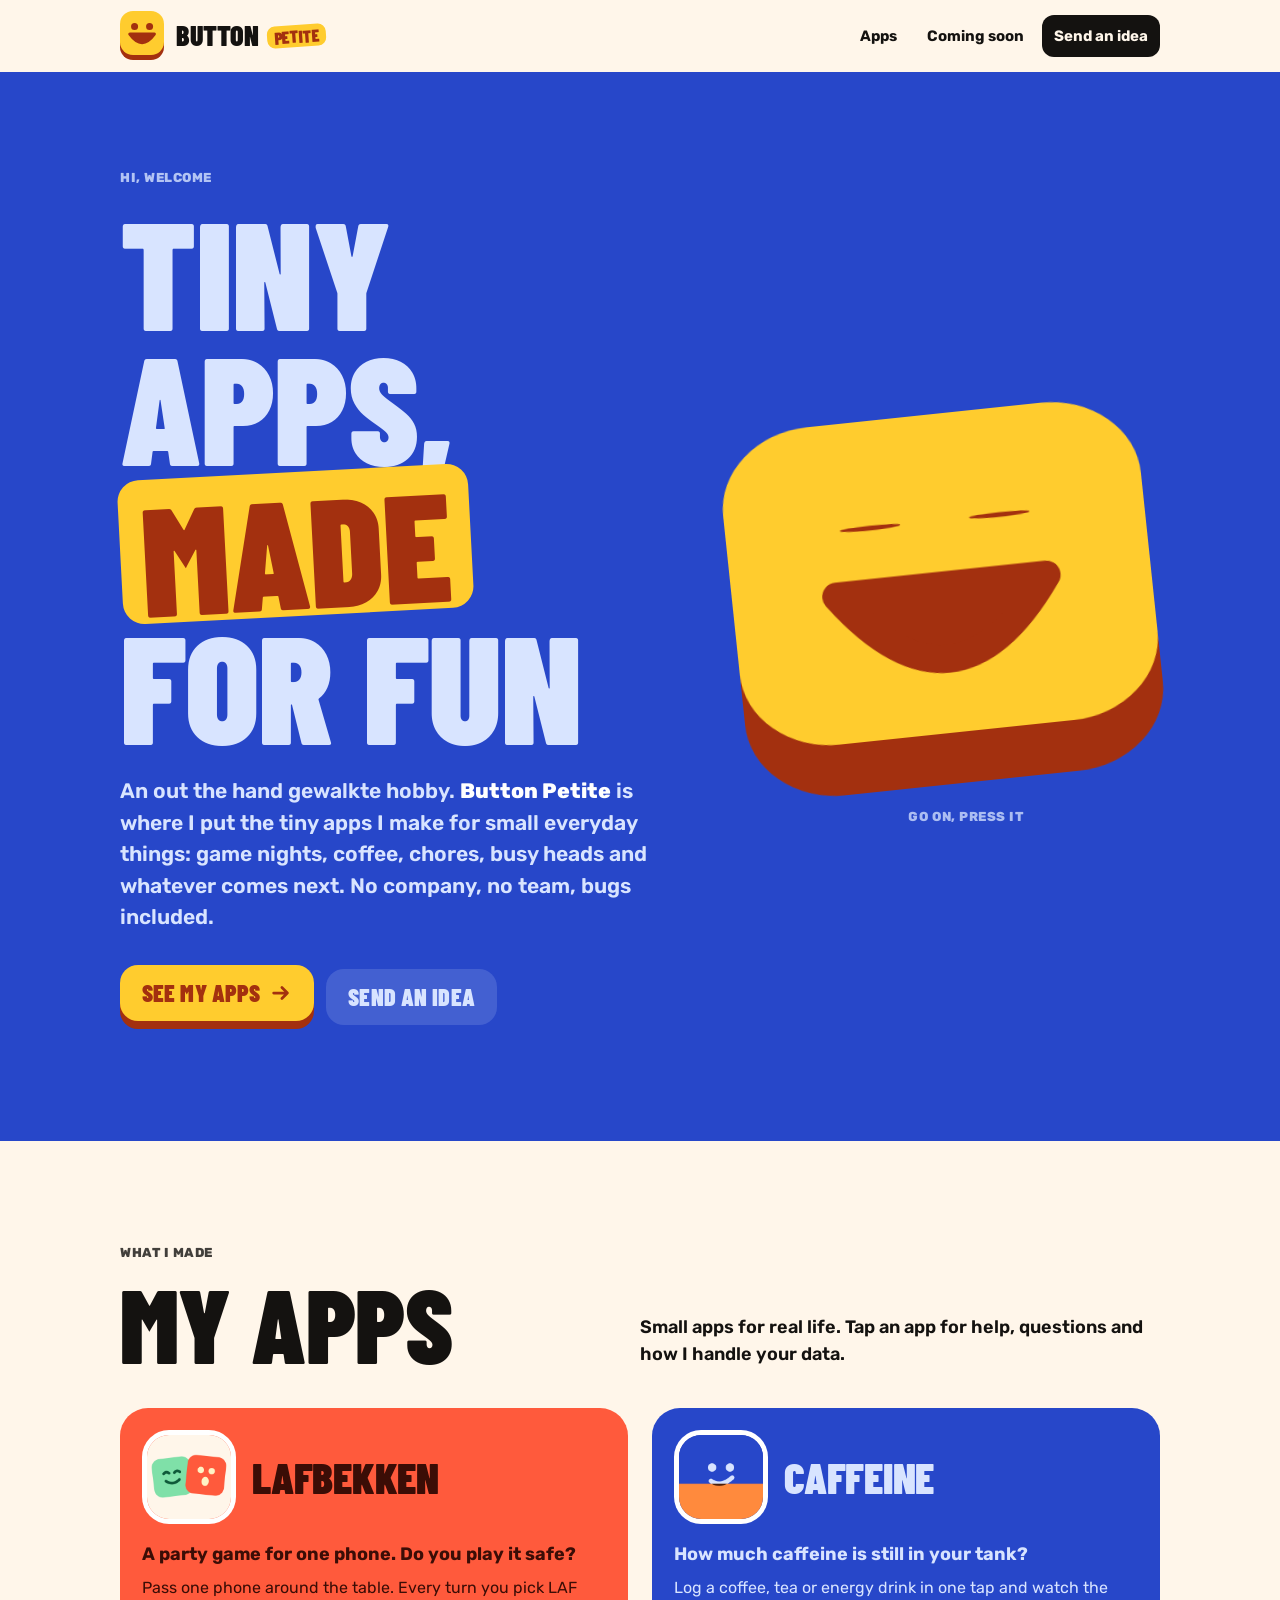
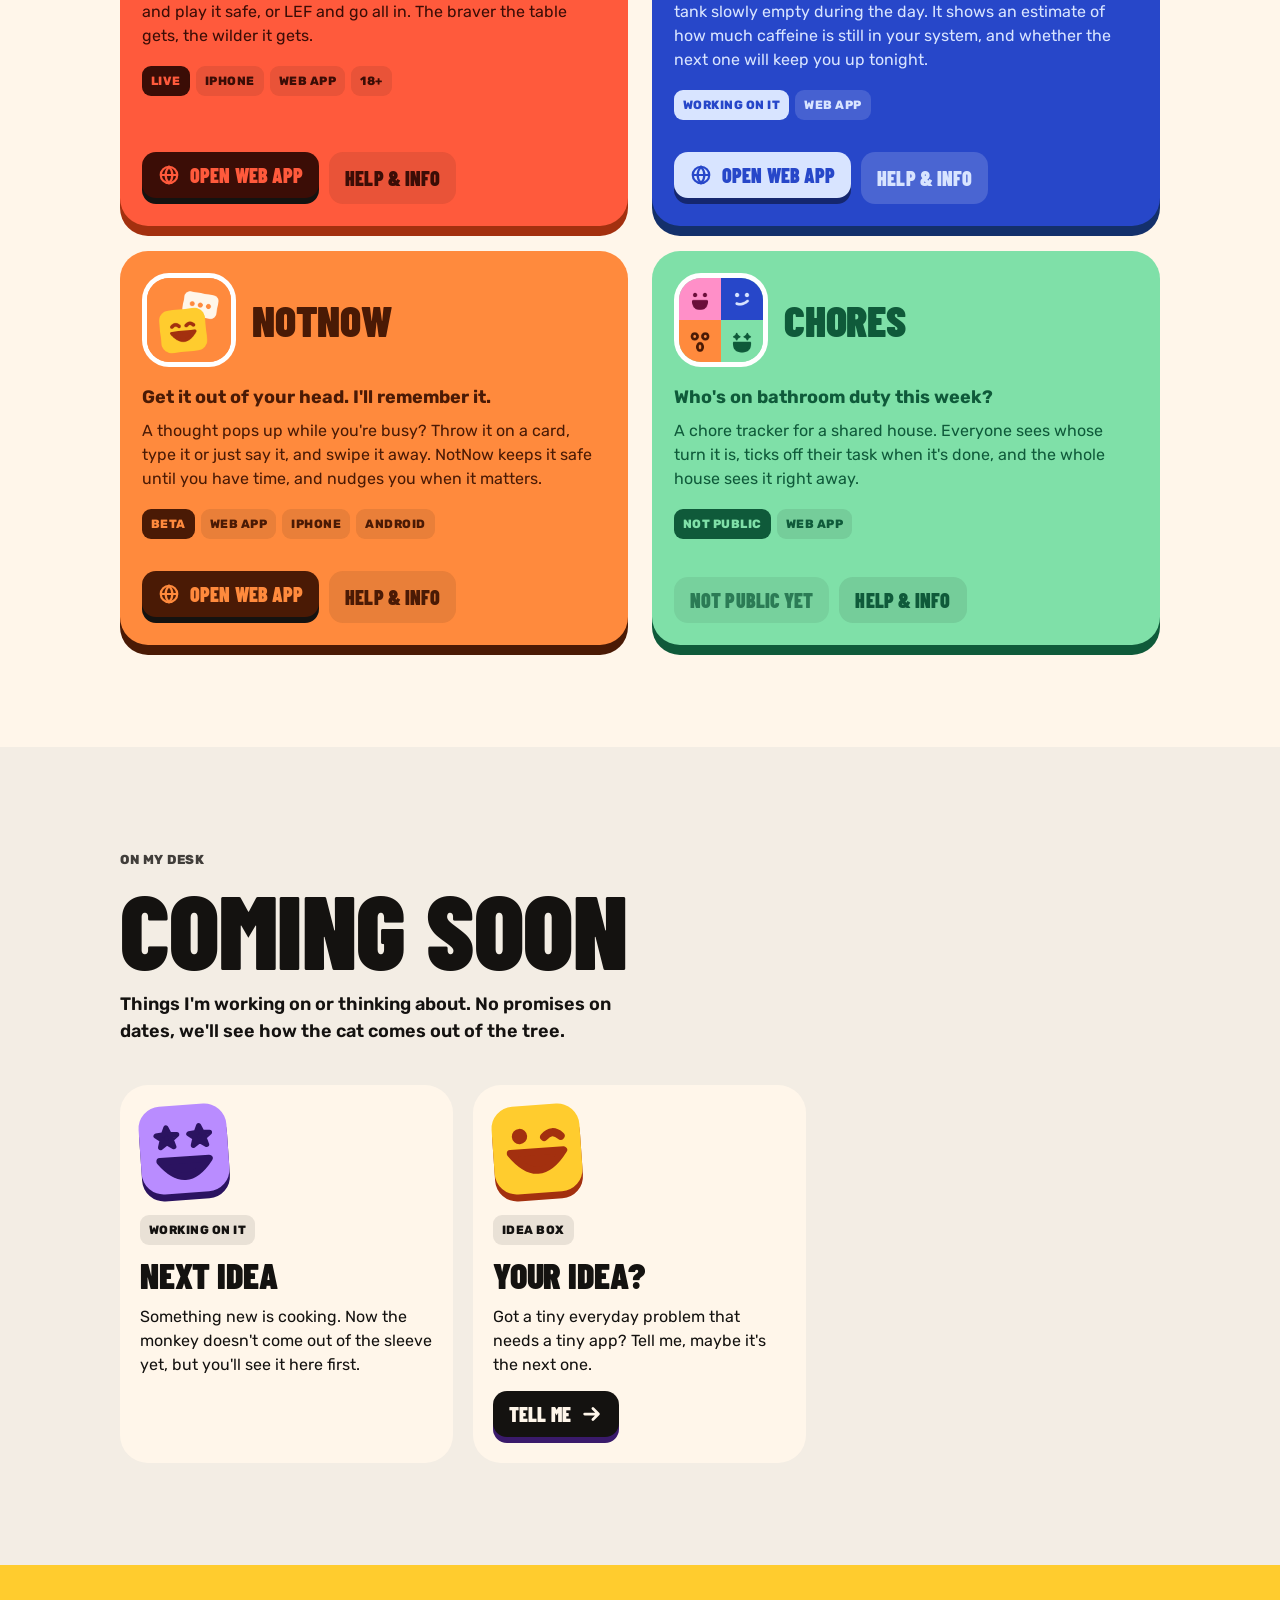
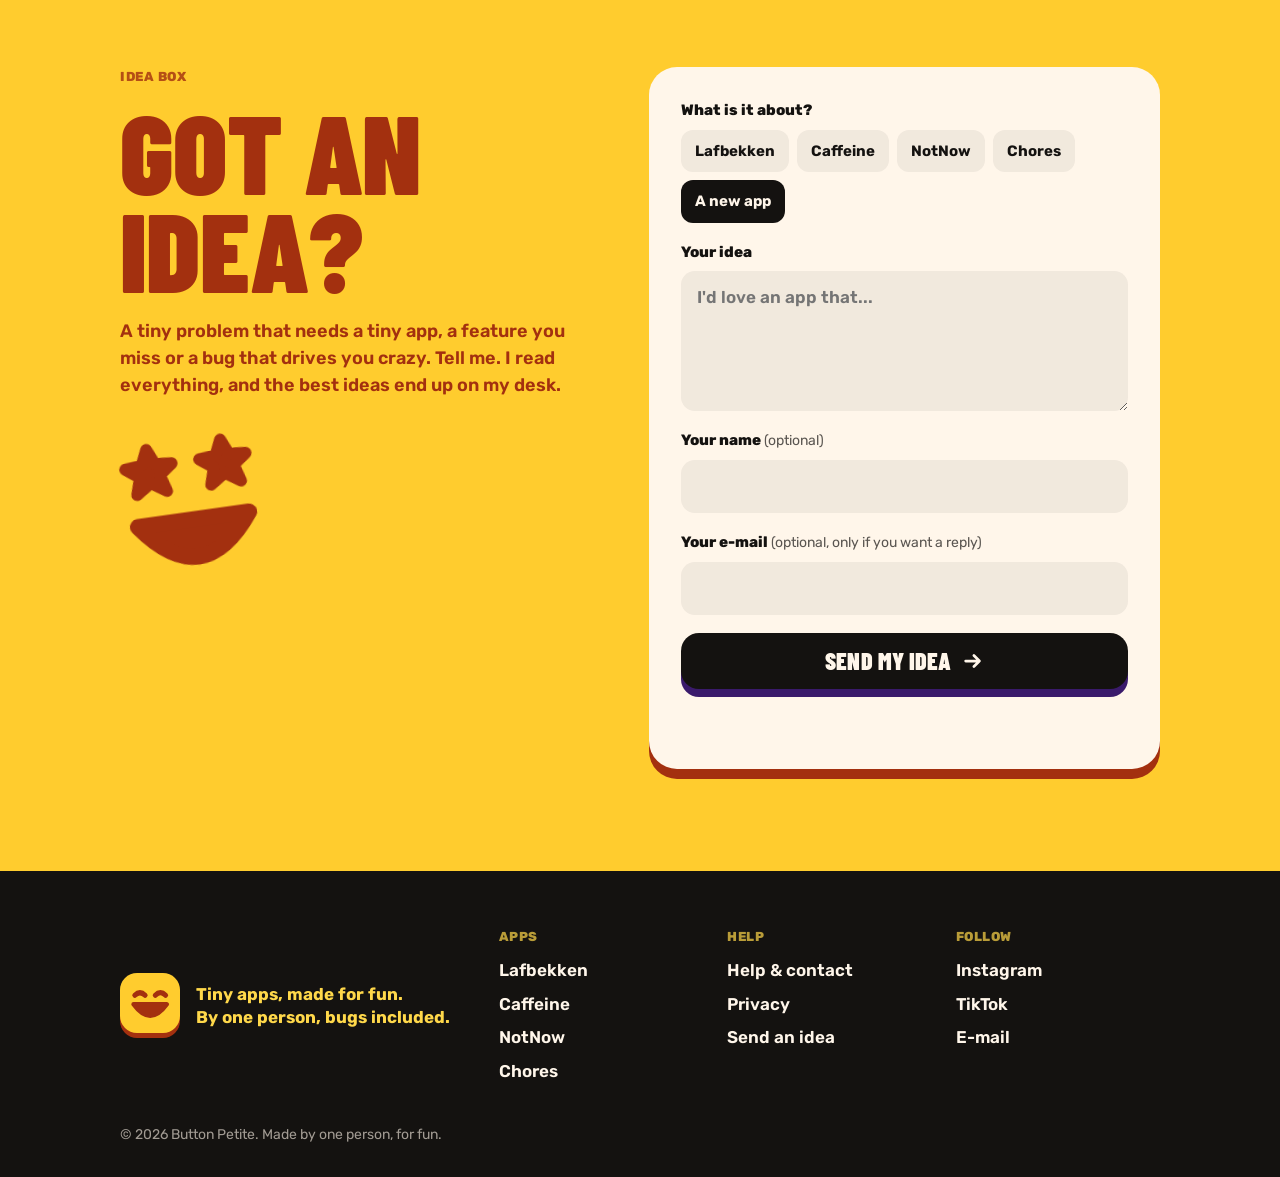
==== commit 3097df8e: "Add files via upload" ====
--- a/index.html
+++ b/index.html
@@ -1,76 +1,254 @@
-<!doctype html>
+<!DOCTYPE html>
 <html lang="en">
 <head>
   <meta charset="utf-8">
   <meta name="viewport" content="width=device-width, initial-scale=1, viewport-fit=cover">
   <title>Button Petite: tiny apps, made for fun</title>
-  <meta name="description" content="Button Petite is where I put the tiny apps I make for fun. Party games, coffee math and more. Help, privacy info and a place to send your ideas.">
+  <meta name="description" content="Button Petite is where I put the tiny apps I make for fun. Party games, coffee math, a place for busy heads, a chore tracker and more. Help, privacy info and a place to send your ideas.">
   <meta name="theme-color" content="#2747c9">
+  <link rel="canonical" href="https://buttonpetite.com/">
+  <meta property="og:type" content="website">
+  <meta property="og:site_name" content="Button Petite">
   <meta property="og:title" content="Button Petite: tiny apps, made for fun">
-  <meta property="og:description" content="Tiny apps I make for fun, with help, privacy info and a place to send your ideas.">
-  <link rel="canonical" href="https://buttonpetite.com/">
+  <meta property="og:description" content="Button Petite is where I put the tiny apps I make for fun. Party games, coffee math, a place for busy heads, a chore tracker and more. Help, privacy info and a place to send your ideas.">
   <meta property="og:url" content="https://buttonpetite.com/">
   <meta property="og:image" content="https://buttonpetite.com/assets/share-image.png">
-  <meta property="og:type" content="website">
   <link rel="icon" href="assets/favicon.svg" type="image/svg+xml">
   <link rel="apple-touch-icon" href="assets/share-image.png">
   <link rel="preload" href="assets/fonts/barlow-condensed-latin-900-normal.woff2" as="font" type="font/woff2" crossorigin>
   <link rel="preload" href="assets/fonts/rubik-latin-600-normal.woff2" as="font" type="font/woff2" crossorigin>
   <link rel="stylesheet" href="styles.css">
-  <script src="app.js" defer></script>
+  <script src="script.js" defer></script>
 </head>
 <body>
   <a class="skip" href="#main">Skip to content</a>
 
-  <header class="top" id="top">
+  <header class="top">
     <div class="wrap top__in">
-      <a class="brand" href="#/" aria-label="Button Petite, home">
-        <span class="brand__mark" data-face="happy" data-pair="yellow" aria-hidden="true"></span>
+      <a class="brand" href="./" aria-label="Button Petite, home">
+        <span class="brand__mark" data-pair="yellow"><svg class="face" viewBox="20 24 60 54" aria-hidden="true" focusable="false"><g fill="currentColor" stroke="currentColor" stroke-width="7" stroke-linejoin="round" stroke-linecap="round"><g class="eyes"><circle cx="34" cy="38" r="4"/><circle cx="66" cy="38" r="4"/></g><g class="mouth"><path d="M24 54 q26 36 52 0 z"/></g></g></svg></span>
         <span class="brand__name">Button <span class="brand__tag">Petite</span></span>
       </a>
       <nav class="nav" aria-label="Main">
-        <a href="#/apps">Apps</a>
-        <a href="#/soon">Coming soon</a>
-        <a class="nav__cta" href="#/ideas">Send an idea</a>
+        <a href="./#apps">Apps</a>
+        <a href="./#soon">Coming soon</a>
+        <a class="nav__cta" href="./#ideas">Send an idea</a>
       </nav>
     </div>
   </header>
 
-  <main id="main" tabindex="-1">
-    <!-- app.js renders the current page in here -->
-    <noscript>
-      <div class="wrap noscript">
-        <h1 class="disp">Button Petite</h1>
-        <p>This site needs JavaScript to show my apps. You can always reach me at <a href="mailto:hello@buttonpetite.com">hello@buttonpetite.com</a>.</p>
-      </div>
-    </noscript>
+  <main id="main">
+
+    <section class="hero" aria-labelledby="hero-title">
+      <div class="wrap hero__in">
+        <div class="in">
+          <p class="meta eyebrow">Hi, welcome</p>
+          <h1 class="disp hero__title" id="hero-title">Tiny apps,<br><span class="tag">made</span> for fun</h1>
+          <p class="hero__text">An out the hand gewalkte hobby. <strong>Button Petite</strong> is where I put the tiny apps I make for small everyday things: game nights, coffee, chores, busy heads and whatever comes next. No company, no team, bugs included.</p>
+          <p class="btn-row">
+            <a class="btn" href="#apps">See my apps <svg class="icon" aria-hidden="true" focusable="false"><use href="assets/icons.svg#arrow"></use></svg></a>
+            <a class="btn btn--soft" href="#ideas">Send an idea</a>
+          </p>
+        </div>
+        <div class="hero__art">
+          <button class="bigbutton" type="button" data-pair="yellow" aria-label="Press the button">
+            <span class="bigbutton__side"></span>
+            <span class="bigbutton__top"><svg class="face" viewBox="20 24 60 54" aria-hidden="true" focusable="false"><g fill="currentColor" stroke="currentColor" stroke-width="7" stroke-linejoin="round" stroke-linecap="round"><g class="eyes"><circle cx="34" cy="38" r="4"/><circle cx="66" cy="38" r="4"/></g><g class="mouth"><path d="M24 54 q26 36 52 0 z"/></g></g></svg></span>
+            <span class="meta bigbutton__hint" aria-live="polite">Go on, press it</span>
+          </button>
+        </div>
+      </div>
+    </section>
+
+    <section class="section" id="apps" aria-labelledby="apps-title">
+      <div class="wrap">
+        <header class="section__head">
+          <div>
+            <p class="meta eyebrow">What I made</p>
+            <h2 class="disp section__title" id="apps-title">My apps</h2>
+          </div>
+          <p class="section__lead">Small apps for real life. Tap an app for help, questions and how I handle your data.</p>
+        </header>
+        <div class="apps">
+          <article class="card in" data-pair="red">
+            <div class="card__top">
+              <img class="card__icon" src="assets/icons/lafbekken.png" alt="" width="84" height="84" loading="lazy">
+              <h3 class="disp card__name"><a class="card__link" href="apps/lafbekken/">Lafbekken</a></h3>
+            </div>
+            <p class="card__tagline">A party game for one phone. Do you play it safe?</p>
+            <p class="card__text">Pass one phone around the table. Every turn you pick LAF and play it safe, or LEF and go all in. The braver the table gets, the wilder it gets.</p>
+            <ul class="card__chips">
+              <li class="chip status">Live</li>
+              <li class="chip">iPhone</li>
+              <li class="chip">Web app</li>
+              <li class="chip">18+</li>
+            </ul>
+            <div class="card__foot">
+              <a class="btn btn--small" href="https://samrozemeijer2001-ship-it.github.io/Lafbekken/" target="_blank" rel="noopener"><svg class="icon" aria-hidden="true" focusable="false"><use href="assets/icons.svg#globe"></use></svg>Open web app</a>
+              <a class="btn btn--small btn--soft" href="apps/lafbekken/">Help &amp; info</a>
+            </div>
+          </article>
+
+          <article class="card in" data-pair="cobalt">
+            <div class="card__top">
+              <img class="card__icon" src="assets/icons/caffeine.png" alt="" width="84" height="84" loading="lazy">
+              <h3 class="disp card__name"><a class="card__link" href="apps/caffeine/">Caffeine</a></h3>
+            </div>
+            <p class="card__tagline">How much caffeine is still in your tank?</p>
+            <p class="card__text">Log a coffee, tea or energy drink in one tap and watch the tank slowly empty during the day. It shows an estimate of how much caffeine is still in your system, and whether the next one will keep you up tonight.</p>
+            <ul class="card__chips">
+              <li class="chip status">Working on it</li>
+              <li class="chip">Web app</li>
+            </ul>
+            <div class="card__foot">
+              <a class="btn btn--small" href="https://samrozemeijer2001-ship-it.github.io/BakkiePleur/" target="_blank" rel="noopener"><svg class="icon" aria-hidden="true" focusable="false"><use href="assets/icons.svg#globe"></use></svg>Open web app</a>
+              <a class="btn btn--small btn--soft" href="apps/caffeine/">Help &amp; info</a>
+            </div>
+          </article>
+
+          <article class="card in" data-pair="orange">
+            <div class="card__top">
+              <img class="card__icon" src="assets/icons/notnow.png" alt="" width="84" height="84" loading="lazy">
+              <h3 class="disp card__name"><a class="card__link" href="apps/notnow/">NotNow</a></h3>
+            </div>
+            <p class="card__tagline">Get it out of your head. I'll remember it.</p>
+            <p class="card__text">A thought pops up while you're busy? Throw it on a card, type it or just say it, and swipe it away. NotNow keeps it safe until you have time, and nudges you when it matters.</p>
+            <ul class="card__chips">
+              <li class="chip status">Beta</li>
+              <li class="chip">Web app</li>
+              <li class="chip">iPhone</li>
+              <li class="chip">Android</li>
+            </ul>
+            <div class="card__foot">
+              <a class="btn btn--small" href="https://samrozemeijer2001-ship-it.github.io/NotNow/" target="_blank" rel="noopener"><svg class="icon" aria-hidden="true" focusable="false"><use href="assets/icons.svg#globe"></use></svg>Open web app</a>
+              <a class="btn btn--small btn--soft" href="apps/notnow/">Help &amp; info</a>
+            </div>
+          </article>
+
+          <article class="card in" data-pair="mint">
+            <div class="card__top">
+              <img class="card__icon" src="assets/icons/chores.png" alt="" width="84" height="84" loading="lazy">
+              <h3 class="disp card__name"><a class="card__link" href="apps/chores/">Chores</a></h3>
+            </div>
+            <p class="card__tagline">Who's on bathroom duty this week?</p>
+            <p class="card__text">A chore tracker for a shared house. Everyone sees whose turn it is, ticks off their task when it's done, and the whole house sees it right away.</p>
+            <ul class="card__chips">
+              <li class="chip status">Not public</li>
+              <li class="chip">Web app</li>
+            </ul>
+            <div class="card__foot">
+              <span class="btn btn--small" aria-disabled="true">Not public yet</span>
+              <a class="btn btn--small btn--soft" href="apps/chores/">Help &amp; info</a>
+            </div>
+          </article>
+        </div>
+      </div>
+    </section>
+
+    <section class="section soon" id="soon" aria-labelledby="soon-title">
+      <div class="wrap">
+        <header class="section__head">
+          <div>
+            <p class="meta eyebrow">On my desk</p>
+            <h2 class="disp section__title" id="soon-title">Coming soon</h2>
+          </div>
+          <p class="section__lead">Things I'm working on or thinking about. No promises on dates, we'll see how the cat comes out of the tree.</p>
+        </header>
+        <div class="soon-grid">
+          <article class="soon-card in">
+            <div class="soon-card__tile" data-pair="lilac">
+              <svg class="face" viewBox="20 24 60 54" aria-hidden="true" focusable="false"><g fill="currentColor" stroke="currentColor" stroke-width="7" stroke-linejoin="round" stroke-linecap="round"><g class="eyes"><path transform="translate(34 39) scale(.72) translate(-34 -39)" d="M34 26 l4 9 10 1 -8 6 3 10 -9 -6 -9 6 3 -10 -8 -6 10 -1z"/><path transform="translate(66 39) scale(.72) translate(-66 -39)" d="M66 26 l4 9 10 1 -8 6 3 10 -9 -6 -9 6 3 -10 -8 -6 10 -1z"/></g><g class="mouth"><path d="M26 62 q24 32 48 0 z"/></g></g></svg>
+            </div>
+            <p><span class="chip">Working on it</span></p>
+            <h3 class="disp soon-card__name">Next idea</h3>
+            <p>Something new is cooking. Now the monkey doesn't come out of the sleeve yet, but you'll see it here first.</p>
+            
+          </article>
+
+          <article class="soon-card in">
+            <div class="soon-card__tile" data-pair="yellow">
+              <svg class="face" viewBox="20 24 60 54" aria-hidden="true" focusable="false"><g fill="currentColor" stroke="currentColor" stroke-width="7" stroke-linejoin="round" stroke-linecap="round"><g class="eyes"><circle cx="34" cy="38" r="4"/><path d="M58 40 q8 -8 16 0" fill="none" stroke-width="8"/></g><g class="mouth"><path d="M24 54 q26 36 52 0 z"/></g></g></svg>
+            </div>
+            <p><span class="chip">Idea box</span></p>
+            <h3 class="disp soon-card__name">Your idea?</h3>
+            <p>Got a tiny everyday problem that needs a tiny app? Tell me, maybe it's the next one.</p>
+            <p><a class="btn btn--small" href="#ideas">Tell me <svg class="icon" aria-hidden="true" focusable="false"><use href="assets/icons.svg#arrow"></use></svg></a></p>
+          </article>
+        </div>
+      </div>
+    </section>
+
+    <section class="section ideas" id="ideas" aria-labelledby="ideas-title">
+      <div class="wrap ideas__in">
+        <div>
+          <p class="meta eyebrow">Idea box</p>
+          <h2 class="disp ideas__title" id="ideas-title">Got an idea?</h2>
+          <p class="ideas__text">A tiny problem that needs a tiny app, a feature you miss or a bug that drives you crazy. Tell me. I read everything, and the best ideas end up on my desk.</p>
+          <div class="ideas__face"><svg class="face" viewBox="20 24 60 54" aria-hidden="true" focusable="false"><g fill="currentColor" stroke="currentColor" stroke-width="7" stroke-linejoin="round" stroke-linecap="round"><g class="eyes"><path transform="translate(34 39) scale(.72) translate(-34 -39)" d="M34 26 l4 9 10 1 -8 6 3 10 -9 -6 -9 6 3 -10 -8 -6 10 -1z"/><path transform="translate(66 39) scale(.72) translate(-66 -39)" d="M66 26 l4 9 10 1 -8 6 3 10 -9 -6 -9 6 3 -10 -8 -6 10 -1z"/></g><g class="mouth"><path d="M26 62 q24 32 48 0 z"/></g></g></svg></div>
+        </div>
+        <form class="form" id="idea-form" action="mailto:hello@buttonpetite.com" method="post" enctype="text/plain" data-endpoint="">
+          <fieldset class="field choices">
+            <legend>What is it about?</legend>
+            <label class="choice"><input type="radio" name="about" value="Lafbekken"><span>Lafbekken</span></label>
+            <label class="choice"><input type="radio" name="about" value="Caffeine"><span>Caffeine</span></label>
+            <label class="choice"><input type="radio" name="about" value="NotNow"><span>NotNow</span></label>
+            <label class="choice"><input type="radio" name="about" value="Chores"><span>Chores</span></label>
+            <label class="choice"><input type="radio" name="about" value="A new app" checked><span>A new app</span></label>
+          </fieldset>
+          <div class="field">
+            <label for="idea">Your idea</label>
+            <textarea class="textarea" id="idea" name="idea" required maxlength="2000" placeholder="I'd love an app that..."></textarea>
+          </div>
+          <div class="field">
+            <label for="name">Your name <span class="hint">(optional)</span></label>
+            <input class="input" id="name" name="name" type="text" autocomplete="nickname" maxlength="80">
+          </div>
+          <div class="field">
+            <label for="email">Your e-mail <span class="hint">(optional, only if you want a reply)</span></label>
+            <input class="input" id="email" name="email" type="email" autocomplete="email" maxlength="120">
+          </div>
+          <div class="hp" aria-hidden="true"><label>Leave this empty <input name="website" type="text" tabindex="-1" autocomplete="off"></label></div>
+          <button class="btn" type="submit">Send my idea <svg class="icon" aria-hidden="true" focusable="false"><use href="assets/icons.svg#arrow"></use></svg></button>
+          <p class="form__status" id="form-status" role="status" aria-live="polite"></p>
+        </form>
+      </div>
+    </section>
   </main>
 
   <footer class="foot">
     <div class="wrap foot__in">
       <div class="foot__brand">
-        <span class="brand__mark" data-face="laugh" data-pair="yellow" aria-hidden="true"></span>
+        <span class="brand__mark" data-pair="yellow"><svg class="face" viewBox="20 24 60 54" aria-hidden="true" focusable="false"><g fill="currentColor" stroke="currentColor" stroke-width="7" stroke-linejoin="round" stroke-linecap="round"><g class="eyes"><path d="M26 40 q8 -8 16 0 M58 40 q8 -8 16 0" fill="none" stroke-width="8"/></g><g class="mouth"><path d="M24 54 q26 36 52 0 z"/></g></g></svg></span>
         <p class="foot__line">Tiny apps, made for fun.<br>By one person, bugs included.</p>
       </div>
       <nav class="foot__cols" aria-label="Footer">
         <div>
           <h2 class="meta">Apps</h2>
-          <ul id="foot-apps"></ul>
+          <ul>
+            <li><a href="apps/lafbekken/">Lafbekken</a></li>
+            <li><a href="apps/caffeine/">Caffeine</a></li>
+            <li><a href="apps/notnow/">NotNow</a></li>
+            <li><a href="apps/chores/">Chores</a></li>
+          </ul>
         </div>
         <div>
           <h2 class="meta">Help</h2>
           <ul>
-            <li><a href="#/help">Help &amp; contact</a></li>
-            <li><a href="#/privacy">Privacy</a></li>
-            <li><a href="#/ideas">Send an idea</a></li>
+            <li><a href="help/">Help &amp; contact</a></li>
+            <li><a href="privacy/">Privacy</a></li>
+            <li><a href="./#ideas">Send an idea</a></li>
           </ul>
         </div>
         <div>
           <h2 class="meta">Follow</h2>
-          <ul id="foot-socials"></ul>
+          <ul>
+            <li><a href="https://www.instagram.com/buttonpetite/" rel="me noopener">Instagram</a></li>
+            <li><a href="https://www.tiktok.com/@buttonpetite" rel="me noopener">TikTok</a></li>
+            <li><a href="mailto:hello@buttonpetite.com">E-mail</a></li>
+          </ul>
         </div>
       </nav>
-      <p class="foot__small" id="foot-small"></p>
+      <p class="foot__small">&copy; 2026 Button Petite. Made by one person, for fun.</p>
     </div>
   </footer>
 </body>
--- a/styles.css
+++ b/styles.css
@@ -462,3 +462,34 @@
 @media (prefers-reduced-motion: reduce) {
   *, *::before, *::after { animation-duration: .01ms !important; animation-iteration-count: 1 !important; transition-duration: .01ms !important; scroll-behavior: auto !important; }
 }
+
+/* ---------- static HTML version (12 November 2026) ----------
+   These rules replace what used to be inline styles set by JavaScript. */
+.brand__mark, .soon-card__tile { color: var(--fg); }
+.bigbutton__top, .ideas__face, .notfound__face { color: var(--yellow-ink); }
+.notfound__face { width: 120px; margin-bottom: 24px; }
+.notfound p + p { margin-top: 20px; }
+
+/* accent colour for the square bullets on app and privacy pages */
+[data-accent="mint"]   { --accent: var(--mint); }
+[data-accent="sky"]    { --accent: var(--sky); }
+[data-accent="lilac"]  { --accent: var(--lilac); }
+[data-accent="cobalt"] { --accent: var(--cobalt); }
+[data-accent="yellow"] { --accent: var(--yellow); }
+[data-accent="orange"] { --accent: var(--orange); }
+[data-accent="red"]    { --accent: var(--red); }
+[data-accent="purple"] { --accent: var(--purple); }
+[data-accent="pink"]   { --accent: var(--pink); }
+
+/* cards appear one after the other */
+.apps > :nth-child(2), .soon-grid > :nth-child(2) { animation-delay: .06s; }
+.apps > :nth-child(3), .soon-grid > :nth-child(3) { animation-delay: .12s; }
+.apps > :nth-child(4), .soon-grid > :nth-child(4) { animation-delay: .18s; }
+.apps > :nth-child(5), .soon-grid > :nth-child(5) { animation-delay: .24s; }
+.apps > :nth-child(6), .soon-grid > :nth-child(6) { animation-delay: .30s; }
+
+/* the anchor sections leave room for the sticky header */
+#apps, #soon, #ideas, #faq { scroll-margin-top: 80px; }
+@media (prefers-reduced-motion: no-preference) { html { scroll-behavior: smooth; } }
+.shots img { height: auto; aspect-ratio: 600 / 1298; }
+@media (min-width: 760px) { .apps { grid-template-columns: repeat(2, minmax(0, 1fr)); } }
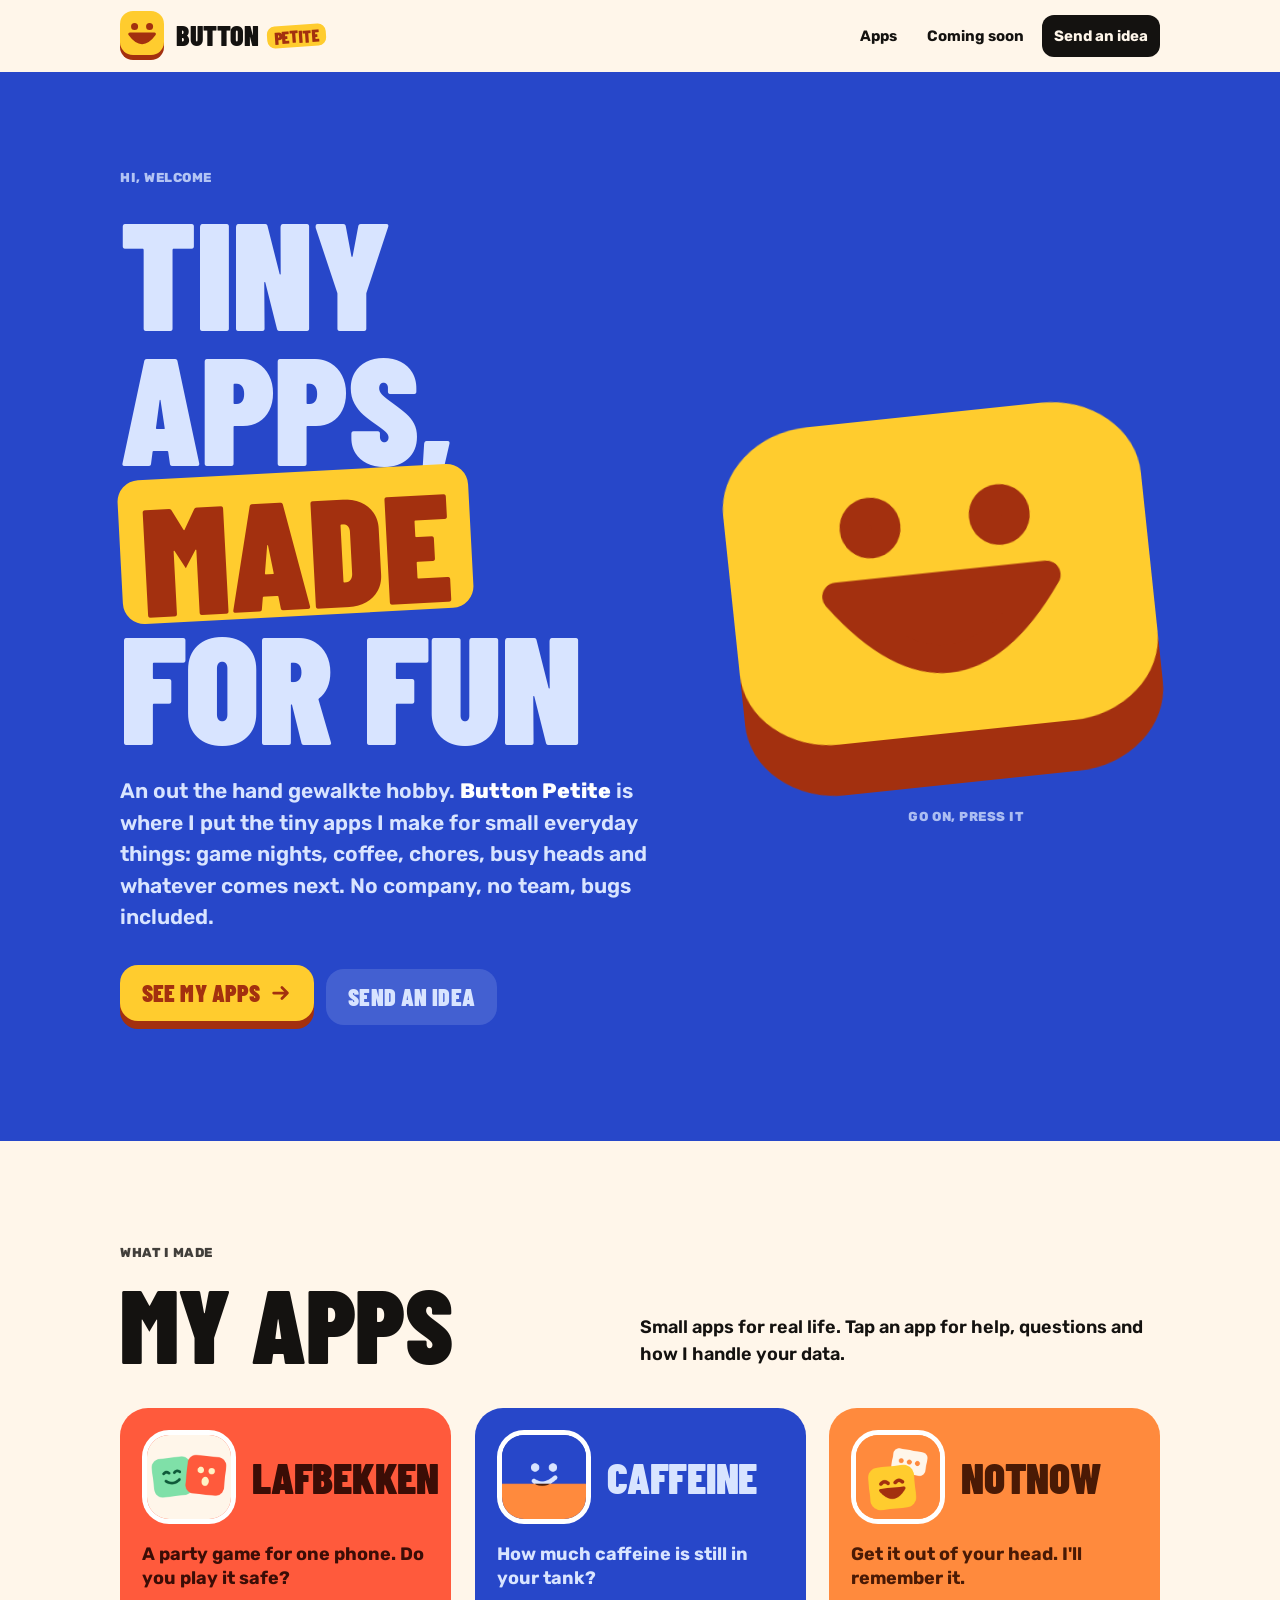
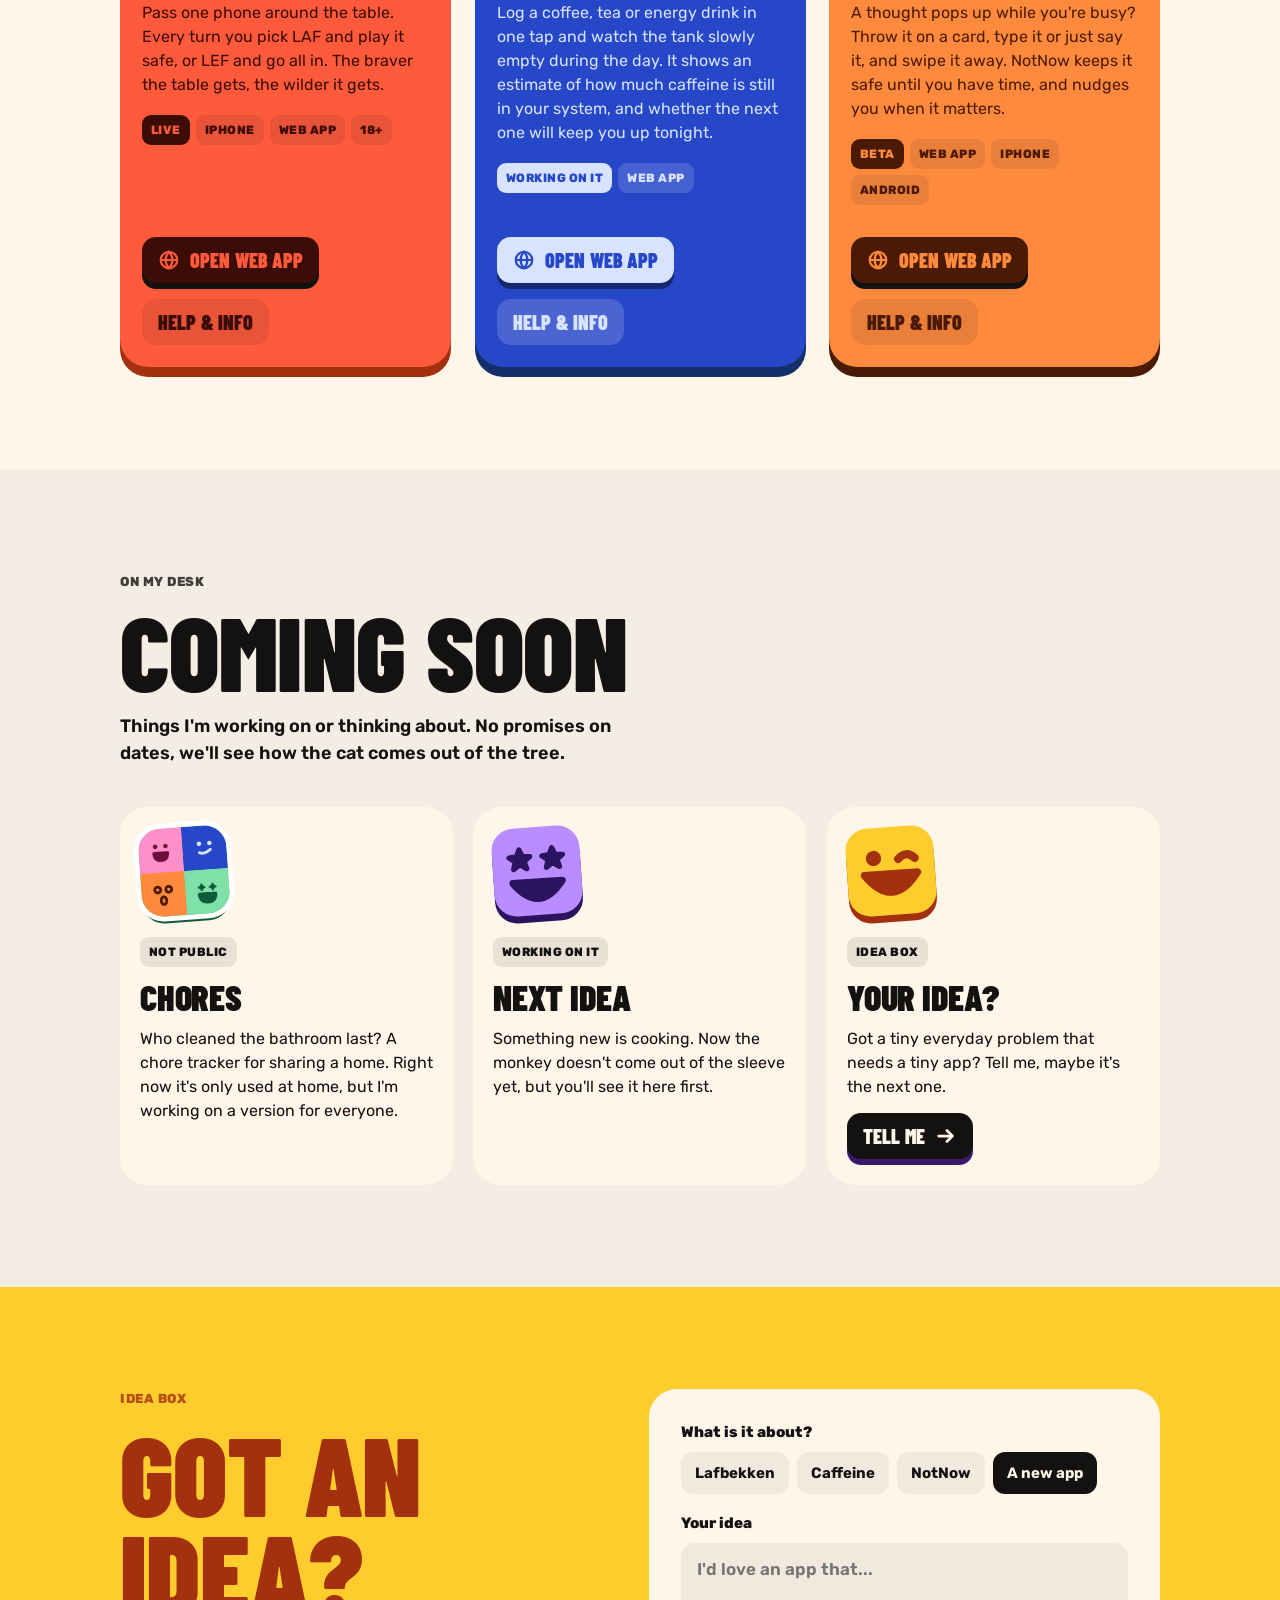
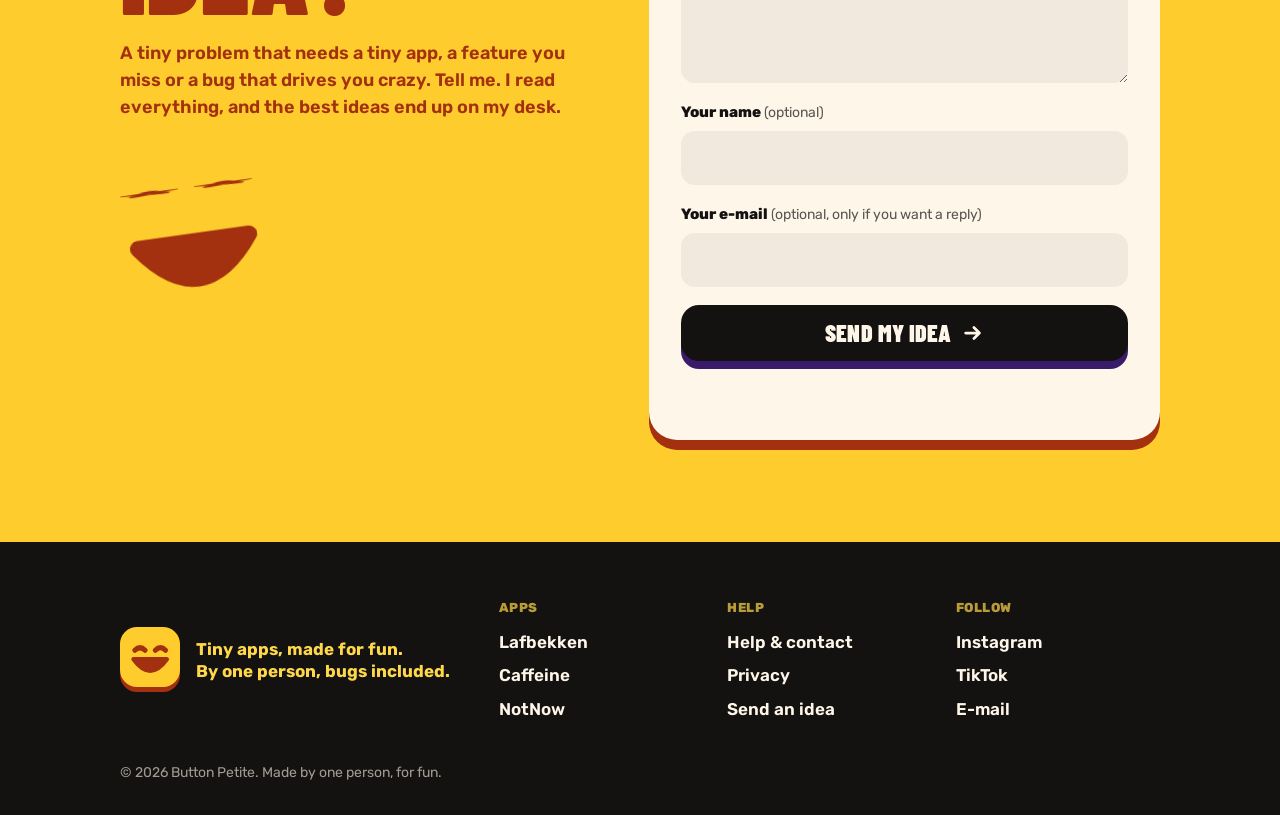
==== commit 0f086f66: "Add files via upload" ====
--- a/index.html
+++ b/index.html
@@ -1,254 +1,76 @@
-<!DOCTYPE html>
+<!doctype html>
 <html lang="en">
 <head>
   <meta charset="utf-8">
   <meta name="viewport" content="width=device-width, initial-scale=1, viewport-fit=cover">
   <title>Button Petite: tiny apps, made for fun</title>
-  <meta name="description" content="Button Petite is where I put the tiny apps I make for fun. Party games, coffee math, a place for busy heads, a chore tracker and more. Help, privacy info and a place to send your ideas.">
+  <meta name="description" content="Button Petite is where I put the tiny apps I make for fun. Party games, coffee math and more. Help, privacy info and a place to send your ideas.">
   <meta name="theme-color" content="#2747c9">
+  <meta property="og:title" content="Button Petite: tiny apps, made for fun">
+  <meta property="og:description" content="Tiny apps I make for fun, with help, privacy info and a place to send your ideas.">
   <link rel="canonical" href="https://buttonpetite.com/">
-  <meta property="og:type" content="website">
-  <meta property="og:site_name" content="Button Petite">
-  <meta property="og:title" content="Button Petite: tiny apps, made for fun">
-  <meta property="og:description" content="Button Petite is where I put the tiny apps I make for fun. Party games, coffee math, a place for busy heads, a chore tracker and more. Help, privacy info and a place to send your ideas.">
   <meta property="og:url" content="https://buttonpetite.com/">
   <meta property="og:image" content="https://buttonpetite.com/assets/share-image.png">
+  <meta property="og:type" content="website">
   <link rel="icon" href="assets/favicon.svg" type="image/svg+xml">
   <link rel="apple-touch-icon" href="assets/share-image.png">
   <link rel="preload" href="assets/fonts/barlow-condensed-latin-900-normal.woff2" as="font" type="font/woff2" crossorigin>
   <link rel="preload" href="assets/fonts/rubik-latin-600-normal.woff2" as="font" type="font/woff2" crossorigin>
   <link rel="stylesheet" href="styles.css">
-  <script src="script.js" defer></script>
+  <script src="app.js" defer></script>
 </head>
 <body>
   <a class="skip" href="#main">Skip to content</a>
 
-  <header class="top">
+  <header class="top" id="top">
     <div class="wrap top__in">
-      <a class="brand" href="./" aria-label="Button Petite, home">
-        <span class="brand__mark" data-pair="yellow"><svg class="face" viewBox="20 24 60 54" aria-hidden="true" focusable="false"><g fill="currentColor" stroke="currentColor" stroke-width="7" stroke-linejoin="round" stroke-linecap="round"><g class="eyes"><circle cx="34" cy="38" r="4"/><circle cx="66" cy="38" r="4"/></g><g class="mouth"><path d="M24 54 q26 36 52 0 z"/></g></g></svg></span>
+      <a class="brand" href="#/" aria-label="Button Petite, home">
+        <span class="brand__mark" data-face="happy" data-pair="yellow" aria-hidden="true"></span>
         <span class="brand__name">Button <span class="brand__tag">Petite</span></span>
       </a>
       <nav class="nav" aria-label="Main">
-        <a href="./#apps">Apps</a>
-        <a href="./#soon">Coming soon</a>
-        <a class="nav__cta" href="./#ideas">Send an idea</a>
+        <a href="#/apps">Apps</a>
+        <a href="#/soon">Coming soon</a>
+        <a class="nav__cta" href="#/ideas">Send an idea</a>
       </nav>
     </div>
   </header>
 
-  <main id="main">
-
-    <section class="hero" aria-labelledby="hero-title">
-      <div class="wrap hero__in">
-        <div class="in">
-          <p class="meta eyebrow">Hi, welcome</p>
-          <h1 class="disp hero__title" id="hero-title">Tiny apps,<br><span class="tag">made</span> for fun</h1>
-          <p class="hero__text">An out the hand gewalkte hobby. <strong>Button Petite</strong> is where I put the tiny apps I make for small everyday things: game nights, coffee, chores, busy heads and whatever comes next. No company, no team, bugs included.</p>
-          <p class="btn-row">
-            <a class="btn" href="#apps">See my apps <svg class="icon" aria-hidden="true" focusable="false"><use href="assets/icons.svg#arrow"></use></svg></a>
-            <a class="btn btn--soft" href="#ideas">Send an idea</a>
-          </p>
-        </div>
-        <div class="hero__art">
-          <button class="bigbutton" type="button" data-pair="yellow" aria-label="Press the button">
-            <span class="bigbutton__side"></span>
-            <span class="bigbutton__top"><svg class="face" viewBox="20 24 60 54" aria-hidden="true" focusable="false"><g fill="currentColor" stroke="currentColor" stroke-width="7" stroke-linejoin="round" stroke-linecap="round"><g class="eyes"><circle cx="34" cy="38" r="4"/><circle cx="66" cy="38" r="4"/></g><g class="mouth"><path d="M24 54 q26 36 52 0 z"/></g></g></svg></span>
-            <span class="meta bigbutton__hint" aria-live="polite">Go on, press it</span>
-          </button>
-        </div>
+  <main id="main" tabindex="-1">
+    <!-- app.js renders the current page in here -->
+    <noscript>
+      <div class="wrap noscript">
+        <h1 class="disp">Button Petite</h1>
+        <p>This site needs JavaScript to show my apps. You can always reach me at <a href="mailto:hello@buttonpetite.com">hello@buttonpetite.com</a>.</p>
       </div>
-    </section>
-
-    <section class="section" id="apps" aria-labelledby="apps-title">
-      <div class="wrap">
-        <header class="section__head">
-          <div>
-            <p class="meta eyebrow">What I made</p>
-            <h2 class="disp section__title" id="apps-title">My apps</h2>
-          </div>
-          <p class="section__lead">Small apps for real life. Tap an app for help, questions and how I handle your data.</p>
-        </header>
-        <div class="apps">
-          <article class="card in" data-pair="red">
-            <div class="card__top">
-              <img class="card__icon" src="assets/icons/lafbekken.png" alt="" width="84" height="84" loading="lazy">
-              <h3 class="disp card__name"><a class="card__link" href="apps/lafbekken/">Lafbekken</a></h3>
-            </div>
-            <p class="card__tagline">A party game for one phone. Do you play it safe?</p>
-            <p class="card__text">Pass one phone around the table. Every turn you pick LAF and play it safe, or LEF and go all in. The braver the table gets, the wilder it gets.</p>
-            <ul class="card__chips">
-              <li class="chip status">Live</li>
-              <li class="chip">iPhone</li>
-              <li class="chip">Web app</li>
-              <li class="chip">18+</li>
-            </ul>
-            <div class="card__foot">
-              <a class="btn btn--small" href="https://samrozemeijer2001-ship-it.github.io/Lafbekken/" target="_blank" rel="noopener"><svg class="icon" aria-hidden="true" focusable="false"><use href="assets/icons.svg#globe"></use></svg>Open web app</a>
-              <a class="btn btn--small btn--soft" href="apps/lafbekken/">Help &amp; info</a>
-            </div>
-          </article>
-
-          <article class="card in" data-pair="cobalt">
-            <div class="card__top">
-              <img class="card__icon" src="assets/icons/caffeine.png" alt="" width="84" height="84" loading="lazy">
-              <h3 class="disp card__name"><a class="card__link" href="apps/caffeine/">Caffeine</a></h3>
-            </div>
-            <p class="card__tagline">How much caffeine is still in your tank?</p>
-            <p class="card__text">Log a coffee, tea or energy drink in one tap and watch the tank slowly empty during the day. It shows an estimate of how much caffeine is still in your system, and whether the next one will keep you up tonight.</p>
-            <ul class="card__chips">
-              <li class="chip status">Working on it</li>
-              <li class="chip">Web app</li>
-            </ul>
-            <div class="card__foot">
-              <a class="btn btn--small" href="https://samrozemeijer2001-ship-it.github.io/BakkiePleur/" target="_blank" rel="noopener"><svg class="icon" aria-hidden="true" focusable="false"><use href="assets/icons.svg#globe"></use></svg>Open web app</a>
-              <a class="btn btn--small btn--soft" href="apps/caffeine/">Help &amp; info</a>
-            </div>
-          </article>
-
-          <article class="card in" data-pair="orange">
-            <div class="card__top">
-              <img class="card__icon" src="assets/icons/notnow.png" alt="" width="84" height="84" loading="lazy">
-              <h3 class="disp card__name"><a class="card__link" href="apps/notnow/">NotNow</a></h3>
-            </div>
-            <p class="card__tagline">Get it out of your head. I'll remember it.</p>
-            <p class="card__text">A thought pops up while you're busy? Throw it on a card, type it or just say it, and swipe it away. NotNow keeps it safe until you have time, and nudges you when it matters.</p>
-            <ul class="card__chips">
-              <li class="chip status">Beta</li>
-              <li class="chip">Web app</li>
-              <li class="chip">iPhone</li>
-              <li class="chip">Android</li>
-            </ul>
-            <div class="card__foot">
-              <a class="btn btn--small" href="https://samrozemeijer2001-ship-it.github.io/NotNow/" target="_blank" rel="noopener"><svg class="icon" aria-hidden="true" focusable="false"><use href="assets/icons.svg#globe"></use></svg>Open web app</a>
-              <a class="btn btn--small btn--soft" href="apps/notnow/">Help &amp; info</a>
-            </div>
-          </article>
-
-          <article class="card in" data-pair="mint">
-            <div class="card__top">
-              <img class="card__icon" src="assets/icons/chores.png" alt="" width="84" height="84" loading="lazy">
-              <h3 class="disp card__name"><a class="card__link" href="apps/chores/">Chores</a></h3>
-            </div>
-            <p class="card__tagline">Who's on bathroom duty this week?</p>
-            <p class="card__text">A chore tracker for a shared house. Everyone sees whose turn it is, ticks off their task when it's done, and the whole house sees it right away.</p>
-            <ul class="card__chips">
-              <li class="chip status">Not public</li>
-              <li class="chip">Web app</li>
-            </ul>
-            <div class="card__foot">
-              <span class="btn btn--small" aria-disabled="true">Not public yet</span>
-              <a class="btn btn--small btn--soft" href="apps/chores/">Help &amp; info</a>
-            </div>
-          </article>
-        </div>
-      </div>
-    </section>
-
-    <section class="section soon" id="soon" aria-labelledby="soon-title">
-      <div class="wrap">
-        <header class="section__head">
-          <div>
-            <p class="meta eyebrow">On my desk</p>
-            <h2 class="disp section__title" id="soon-title">Coming soon</h2>
-          </div>
-          <p class="section__lead">Things I'm working on or thinking about. No promises on dates, we'll see how the cat comes out of the tree.</p>
-        </header>
-        <div class="soon-grid">
-          <article class="soon-card in">
-            <div class="soon-card__tile" data-pair="lilac">
-              <svg class="face" viewBox="20 24 60 54" aria-hidden="true" focusable="false"><g fill="currentColor" stroke="currentColor" stroke-width="7" stroke-linejoin="round" stroke-linecap="round"><g class="eyes"><path transform="translate(34 39) scale(.72) translate(-34 -39)" d="M34 26 l4 9 10 1 -8 6 3 10 -9 -6 -9 6 3 -10 -8 -6 10 -1z"/><path transform="translate(66 39) scale(.72) translate(-66 -39)" d="M66 26 l4 9 10 1 -8 6 3 10 -9 -6 -9 6 3 -10 -8 -6 10 -1z"/></g><g class="mouth"><path d="M26 62 q24 32 48 0 z"/></g></g></svg>
-            </div>
-            <p><span class="chip">Working on it</span></p>
-            <h3 class="disp soon-card__name">Next idea</h3>
-            <p>Something new is cooking. Now the monkey doesn't come out of the sleeve yet, but you'll see it here first.</p>
-            
-          </article>
-
-          <article class="soon-card in">
-            <div class="soon-card__tile" data-pair="yellow">
-              <svg class="face" viewBox="20 24 60 54" aria-hidden="true" focusable="false"><g fill="currentColor" stroke="currentColor" stroke-width="7" stroke-linejoin="round" stroke-linecap="round"><g class="eyes"><circle cx="34" cy="38" r="4"/><path d="M58 40 q8 -8 16 0" fill="none" stroke-width="8"/></g><g class="mouth"><path d="M24 54 q26 36 52 0 z"/></g></g></svg>
-            </div>
-            <p><span class="chip">Idea box</span></p>
-            <h3 class="disp soon-card__name">Your idea?</h3>
-            <p>Got a tiny everyday problem that needs a tiny app? Tell me, maybe it's the next one.</p>
-            <p><a class="btn btn--small" href="#ideas">Tell me <svg class="icon" aria-hidden="true" focusable="false"><use href="assets/icons.svg#arrow"></use></svg></a></p>
-          </article>
-        </div>
-      </div>
-    </section>
-
-    <section class="section ideas" id="ideas" aria-labelledby="ideas-title">
-      <div class="wrap ideas__in">
-        <div>
-          <p class="meta eyebrow">Idea box</p>
-          <h2 class="disp ideas__title" id="ideas-title">Got an idea?</h2>
-          <p class="ideas__text">A tiny problem that needs a tiny app, a feature you miss or a bug that drives you crazy. Tell me. I read everything, and the best ideas end up on my desk.</p>
-          <div class="ideas__face"><svg class="face" viewBox="20 24 60 54" aria-hidden="true" focusable="false"><g fill="currentColor" stroke="currentColor" stroke-width="7" stroke-linejoin="round" stroke-linecap="round"><g class="eyes"><path transform="translate(34 39) scale(.72) translate(-34 -39)" d="M34 26 l4 9 10 1 -8 6 3 10 -9 -6 -9 6 3 -10 -8 -6 10 -1z"/><path transform="translate(66 39) scale(.72) translate(-66 -39)" d="M66 26 l4 9 10 1 -8 6 3 10 -9 -6 -9 6 3 -10 -8 -6 10 -1z"/></g><g class="mouth"><path d="M26 62 q24 32 48 0 z"/></g></g></svg></div>
-        </div>
-        <form class="form" id="idea-form" action="mailto:hello@buttonpetite.com" method="post" enctype="text/plain" data-endpoint="">
-          <fieldset class="field choices">
-            <legend>What is it about?</legend>
-            <label class="choice"><input type="radio" name="about" value="Lafbekken"><span>Lafbekken</span></label>
-            <label class="choice"><input type="radio" name="about" value="Caffeine"><span>Caffeine</span></label>
-            <label class="choice"><input type="radio" name="about" value="NotNow"><span>NotNow</span></label>
-            <label class="choice"><input type="radio" name="about" value="Chores"><span>Chores</span></label>
-            <label class="choice"><input type="radio" name="about" value="A new app" checked><span>A new app</span></label>
-          </fieldset>
-          <div class="field">
-            <label for="idea">Your idea</label>
-            <textarea class="textarea" id="idea" name="idea" required maxlength="2000" placeholder="I'd love an app that..."></textarea>
-          </div>
-          <div class="field">
-            <label for="name">Your name <span class="hint">(optional)</span></label>
-            <input class="input" id="name" name="name" type="text" autocomplete="nickname" maxlength="80">
-          </div>
-          <div class="field">
-            <label for="email">Your e-mail <span class="hint">(optional, only if you want a reply)</span></label>
-            <input class="input" id="email" name="email" type="email" autocomplete="email" maxlength="120">
-          </div>
-          <div class="hp" aria-hidden="true"><label>Leave this empty <input name="website" type="text" tabindex="-1" autocomplete="off"></label></div>
-          <button class="btn" type="submit">Send my idea <svg class="icon" aria-hidden="true" focusable="false"><use href="assets/icons.svg#arrow"></use></svg></button>
-          <p class="form__status" id="form-status" role="status" aria-live="polite"></p>
-        </form>
-      </div>
-    </section>
+    </noscript>
   </main>
 
   <footer class="foot">
     <div class="wrap foot__in">
       <div class="foot__brand">
-        <span class="brand__mark" data-pair="yellow"><svg class="face" viewBox="20 24 60 54" aria-hidden="true" focusable="false"><g fill="currentColor" stroke="currentColor" stroke-width="7" stroke-linejoin="round" stroke-linecap="round"><g class="eyes"><path d="M26 40 q8 -8 16 0 M58 40 q8 -8 16 0" fill="none" stroke-width="8"/></g><g class="mouth"><path d="M24 54 q26 36 52 0 z"/></g></g></svg></span>
+        <span class="brand__mark" data-face="laugh" data-pair="yellow" aria-hidden="true"></span>
         <p class="foot__line">Tiny apps, made for fun.<br>By one person, bugs included.</p>
       </div>
       <nav class="foot__cols" aria-label="Footer">
         <div>
           <h2 class="meta">Apps</h2>
-          <ul>
-            <li><a href="apps/lafbekken/">Lafbekken</a></li>
-            <li><a href="apps/caffeine/">Caffeine</a></li>
-            <li><a href="apps/notnow/">NotNow</a></li>
-            <li><a href="apps/chores/">Chores</a></li>
-          </ul>
+          <ul id="foot-apps"></ul>
         </div>
         <div>
           <h2 class="meta">Help</h2>
           <ul>
-            <li><a href="help/">Help &amp; contact</a></li>
-            <li><a href="privacy/">Privacy</a></li>
-            <li><a href="./#ideas">Send an idea</a></li>
+            <li><a href="#/help">Help &amp; contact</a></li>
+            <li><a href="#/privacy">Privacy</a></li>
+            <li><a href="#/ideas">Send an idea</a></li>
           </ul>
         </div>
         <div>
           <h2 class="meta">Follow</h2>
-          <ul>
-            <li><a href="https://www.instagram.com/buttonpetite/" rel="me noopener">Instagram</a></li>
-            <li><a href="https://www.tiktok.com/@buttonpetite" rel="me noopener">TikTok</a></li>
-            <li><a href="mailto:hello@buttonpetite.com">E-mail</a></li>
-          </ul>
+          <ul id="foot-socials"></ul>
         </div>
       </nav>
-      <p class="foot__small">&copy; 2026 Button Petite. Made by one person, for fun.</p>
+      <p class="foot__small" id="foot-small"></p>
     </div>
   </footer>
 </body>
--- a/styles.css
+++ b/styles.css
@@ -462,34 +462,3 @@
 @media (prefers-reduced-motion: reduce) {
   *, *::before, *::after { animation-duration: .01ms !important; animation-iteration-count: 1 !important; transition-duration: .01ms !important; scroll-behavior: auto !important; }
 }
-
-/* ---------- static HTML version (12 November 2026) ----------
-   These rules replace what used to be inline styles set by JavaScript. */
-.brand__mark, .soon-card__tile { color: var(--fg); }
-.bigbutton__top, .ideas__face, .notfound__face { color: var(--yellow-ink); }
-.notfound__face { width: 120px; margin-bottom: 24px; }
-.notfound p + p { margin-top: 20px; }
-
-/* accent colour for the square bullets on app and privacy pages */
-[data-accent="mint"]   { --accent: var(--mint); }
-[data-accent="sky"]    { --accent: var(--sky); }
-[data-accent="lilac"]  { --accent: var(--lilac); }
-[data-accent="cobalt"] { --accent: var(--cobalt); }
-[data-accent="yellow"] { --accent: var(--yellow); }
-[data-accent="orange"] { --accent: var(--orange); }
-[data-accent="red"]    { --accent: var(--red); }
-[data-accent="purple"] { --accent: var(--purple); }
-[data-accent="pink"]   { --accent: var(--pink); }
-
-/* cards appear one after the other */
-.apps > :nth-child(2), .soon-grid > :nth-child(2) { animation-delay: .06s; }
-.apps > :nth-child(3), .soon-grid > :nth-child(3) { animation-delay: .12s; }
-.apps > :nth-child(4), .soon-grid > :nth-child(4) { animation-delay: .18s; }
-.apps > :nth-child(5), .soon-grid > :nth-child(5) { animation-delay: .24s; }
-.apps > :nth-child(6), .soon-grid > :nth-child(6) { animation-delay: .30s; }
-
-/* the anchor sections leave room for the sticky header */
-#apps, #soon, #ideas, #faq { scroll-margin-top: 80px; }
-@media (prefers-reduced-motion: no-preference) { html { scroll-behavior: smooth; } }
-.shots img { height: auto; aspect-ratio: 600 / 1298; }
-@media (min-width: 760px) { .apps { grid-template-columns: repeat(2, minmax(0, 1fr)); } }
